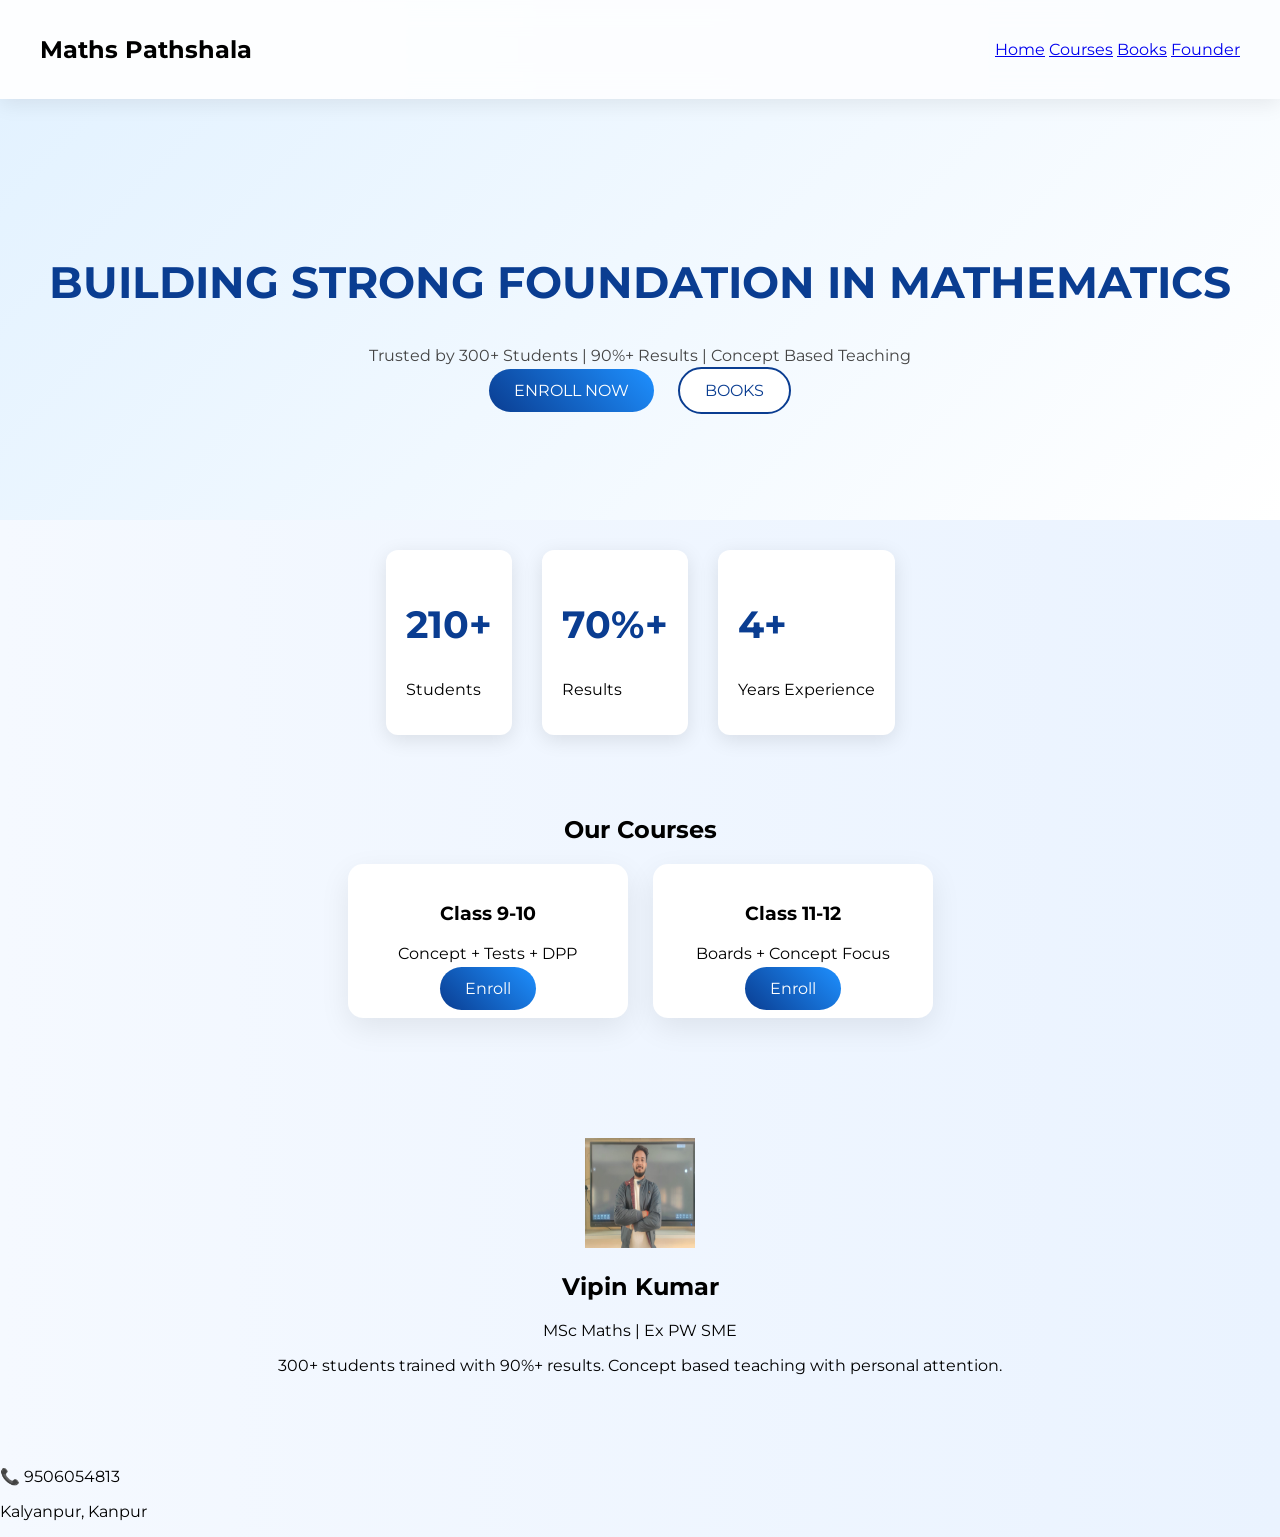
==== index.html @ 7460a68e "Update index.html" ====
<!DOCTYPE html>
<html lang="en">
<head>
<meta charset="UTF-8">
<meta name="viewport" content="width=device-width, initial-scale=1.0">
<title>Maths Pathshala</title>

<link href="https://fonts.googleapis.com/css2?family=Montserrat:wght@300;500;700&display=swap" rel="stylesheet">
<link rel="stylesheet" href="style.css">

</head>

<body>

<!-- NAVBAR -->
<div class="navbar">
<h2>Maths Pathshala</h2>
<div>
<a href="index.html">Home</a>
<a href="courses.html">Courses</a>
<a href="books.html">Books</a>
<a href="founders.html">Founder</a>
</div>
</div>

<!-- HERO -->
<section class="hero">
<h1>BUILDING STRONG FOUNDATION IN MATHEMATICS</h1>

<p class="hero-sub">
Trusted by 300+ Students | 90%+ Results | Concept Based Teaching
</p>

<div class="buttons">
<a href="#" onclick="openPopup()" class="btn">ENROLL NOW</a>
<a href="books.html" class="btn outline">BOOKS</a>
</div>
</section>

<!-- COUNTER -->
<section class="counter-section">

<div class="counter-box">
<h2><span class="count" data-target="300">0</span>+</h2>
<p>Students</p>
</div>

<div class="counter-box">
<h2><span class="count" data-target="90">0</span>%+</h2>
<p>Results</p>
</div>

<div class="counter-box">
<h2><span class="count" data-target="4">0</span>+</h2>
<p>Years Experience</p>
</div>

</section>

<!-- COURSES -->
<section class="section">
<h2>Our Courses</h2>

<div class="cards">

<div class="card">
<h3>Class 9-10</h3>
<p>Concept + Tests + DPP</p>
<a href="#" onclick="openPopup()" class="btn">Enroll</a>
</div>

<div class="card">
<h3>Class 11-12</h3>
<p>Boards + Concept Focus</p>
<a href="#" onclick="openPopup()" class="btn">Enroll</a>
</div>

</div>
</section>

<!-- FOUNDER -->
<section class="section">
<img src="sir.jpg.jpeg" class="founder-img">
<h2>Vipin Kumar</h2>
<p>MSc Maths | Ex PW SME</p>

<p>
300+ students trained with 90%+ results.
Concept based teaching with personal attention.
</p>
</section>

<!-- POPUP -->
<div id="popupForm" class="popup">
<div class="popup-content">

<span class="close" onclick="closePopup()">✖</span>

<h2>Enroll Now</h2>

<input type="text" id="pname" placeholder="Student Name">
<input type="text" id="pclass" placeholder="Class">
<input type="text" id="pphone" placeholder="Phone">

<button onclick="sendPopup()">Submit</button>

</div>
</div>

<!-- FOOTER -->
<footer class="footer">
<p>📞 9506054813</p>
<p>Kalyanpur, Kanpur</p>
</footer>

<script src="script.js"></script>

</body>
</html>
---- style.css ----
/* 🔵 GLOBAL */
body {
    margin: 0;
    font-family: 'Montserrat', sans-serif;
    background: linear-gradient(to right, #f5f9ff, #eaf3ff);
    scroll-behavior: smooth;
}

/* 🔥 NAVBAR */
.navbar {
    position: sticky;
    top: 0;
    display: flex;
    justify-content: space-between;
    align-items: center;
    padding: 15px 40px;
    background: rgba(255,255,255,0.8);
    backdrop-filter: blur(15px);
    box-shadow: 0 5px 20px rgba(0,0,0,0.08);
    z-index: 1000;
}

.navbar a:hover {
    color: #0a3d91;
}

/* 🔥 HERO */
.hero {
    text-align: center;
    padding: 120px 20px;
    background: linear-gradient(135deg, #e3f2ff, #ffffff);
}

.hero h1 {
    font-size: 44px;
    color: #0a3d91;
}

.hero-sub{
    margin-top:10px;
    color:#444;
}

/* 🔘 BUTTONS */
.btn {
    padding: 12px 25px;
    background: linear-gradient(45deg,#0a3d91,#1e90ff);
    color: white;
    margin: 10px;
    border-radius: 30px;
    text-decoration: none;
    transition: 0.3s;
}

.btn:hover {
    transform: translateY(-3px);
    box-shadow: 0 5px 20px rgba(0,0,0,0.2);
}

.outline {
    background: white;
    color: #0a3d91;
    border: 2px solid #0a3d91;
}

.glow {
    box-shadow: 0 0 20px #0a3d91;
}

/* 📦 SECTION */
.section {
    padding: 60px 20px;
    text-align: center;
}

/* 📚 CARDS */
.cards {
    display: flex;
    flex-wrap: wrap;
    justify-content: center;
    gap: 25px;
}

.card {
    background: white;
    padding: 20px;
    border-radius: 15px;
    width: 240px;
    box-shadow: 0 10px 30px rgba(0,0,0,0.08);
    transition: 0.4s;
}

.card:hover {
    transform: translateY(-12px) scale(1.02);
    box-shadow: 0 15px 35px rgba(0,0,0,0.15);
}

/* 📊 COUNTER */
.counter-section{
    display:flex;
    justify-content:center;
    gap:30px;
    margin-top:30px;
}

.counter-box{
    background:white;
    padding:20px;
    border-radius:12px;
    box-shadow:0 5px 20px rgba(0,0,0,0.1);
}

.counter-box h2{
    font-size:38px;
    color:#0a3d91;
}

/* 👨‍🏫 FOUNDER */
.founder-img {
    width: 110px;
    height: 110px;
}

/* 📞 FORM */
form{
    background: rgba(255,255,255,0.7);
    backdrop-filter: blur(10px);
    padding:20px;
    border-radius:12px;
    box-shadow:0 5px 20px rgba(0,0,0,0.1);
}

form input, form select{
    width:100%;
    padding:12px;
    margin:10px 0;
    border-radius:8px;
    border:1px solid #ccc;
}

/* 💬 WHATSAPP */
.whatsapp {
    position: fixed;
    bottom: 20px;
    right: 20px;
    background: #25D366;
    color: white;
    padding: 15px;
    border-radius: 50%;
    font-size: 22px;
    box-shadow: 0 5px 20px rgba(0,0,0,0.2);
}

/* 🔥 POPUP */
.popup{
    position:fixed;
    top:0;
    left:0;
    width:100%;
    height:100%;
    background:rgba(0,0,0,0.7);
    display:none;
    justify-content:center;
    align-items:center;
    z-index:9999;
}

.popup-content{
    background:white;
    padding:25px;
    border-radius:12px;
    width:320px;
    text-align:center;
    animation: zoomIn 0.4s ease;
}

@keyframes zoomIn{
    from{transform:scale(0.5); opacity:0;}
    to{transform:scale(1); opacity:1;}
}

/* 🗓 SCHEDULE */
.schedule-table {
    display: grid;
    grid-template-columns: repeat(auto-fit, minmax(250px, 1fr));
    gap: 20px;
}

.day:hover {
    transform: scale(1.05);
}

/* 📱 MOBILE */
@media(max-width:768px){
    .navbar{
        flex-direction:column;
    }
}
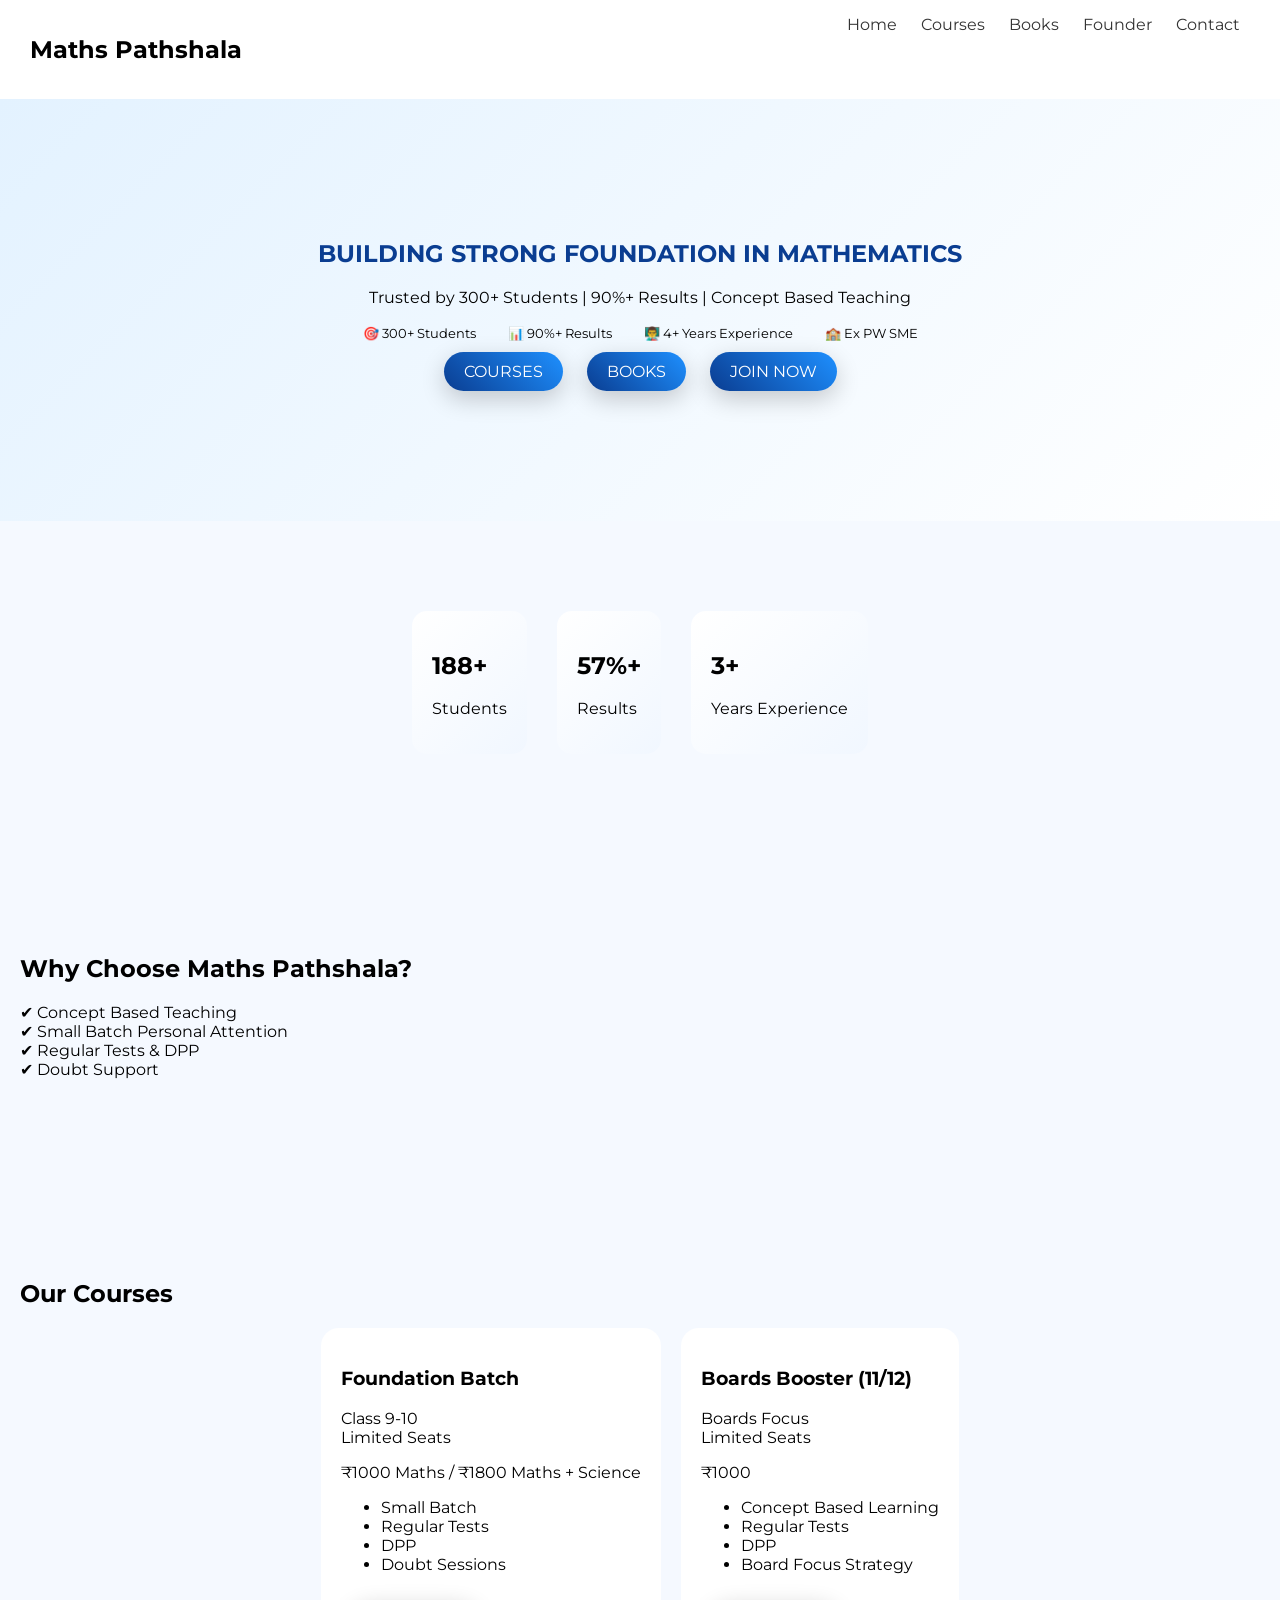
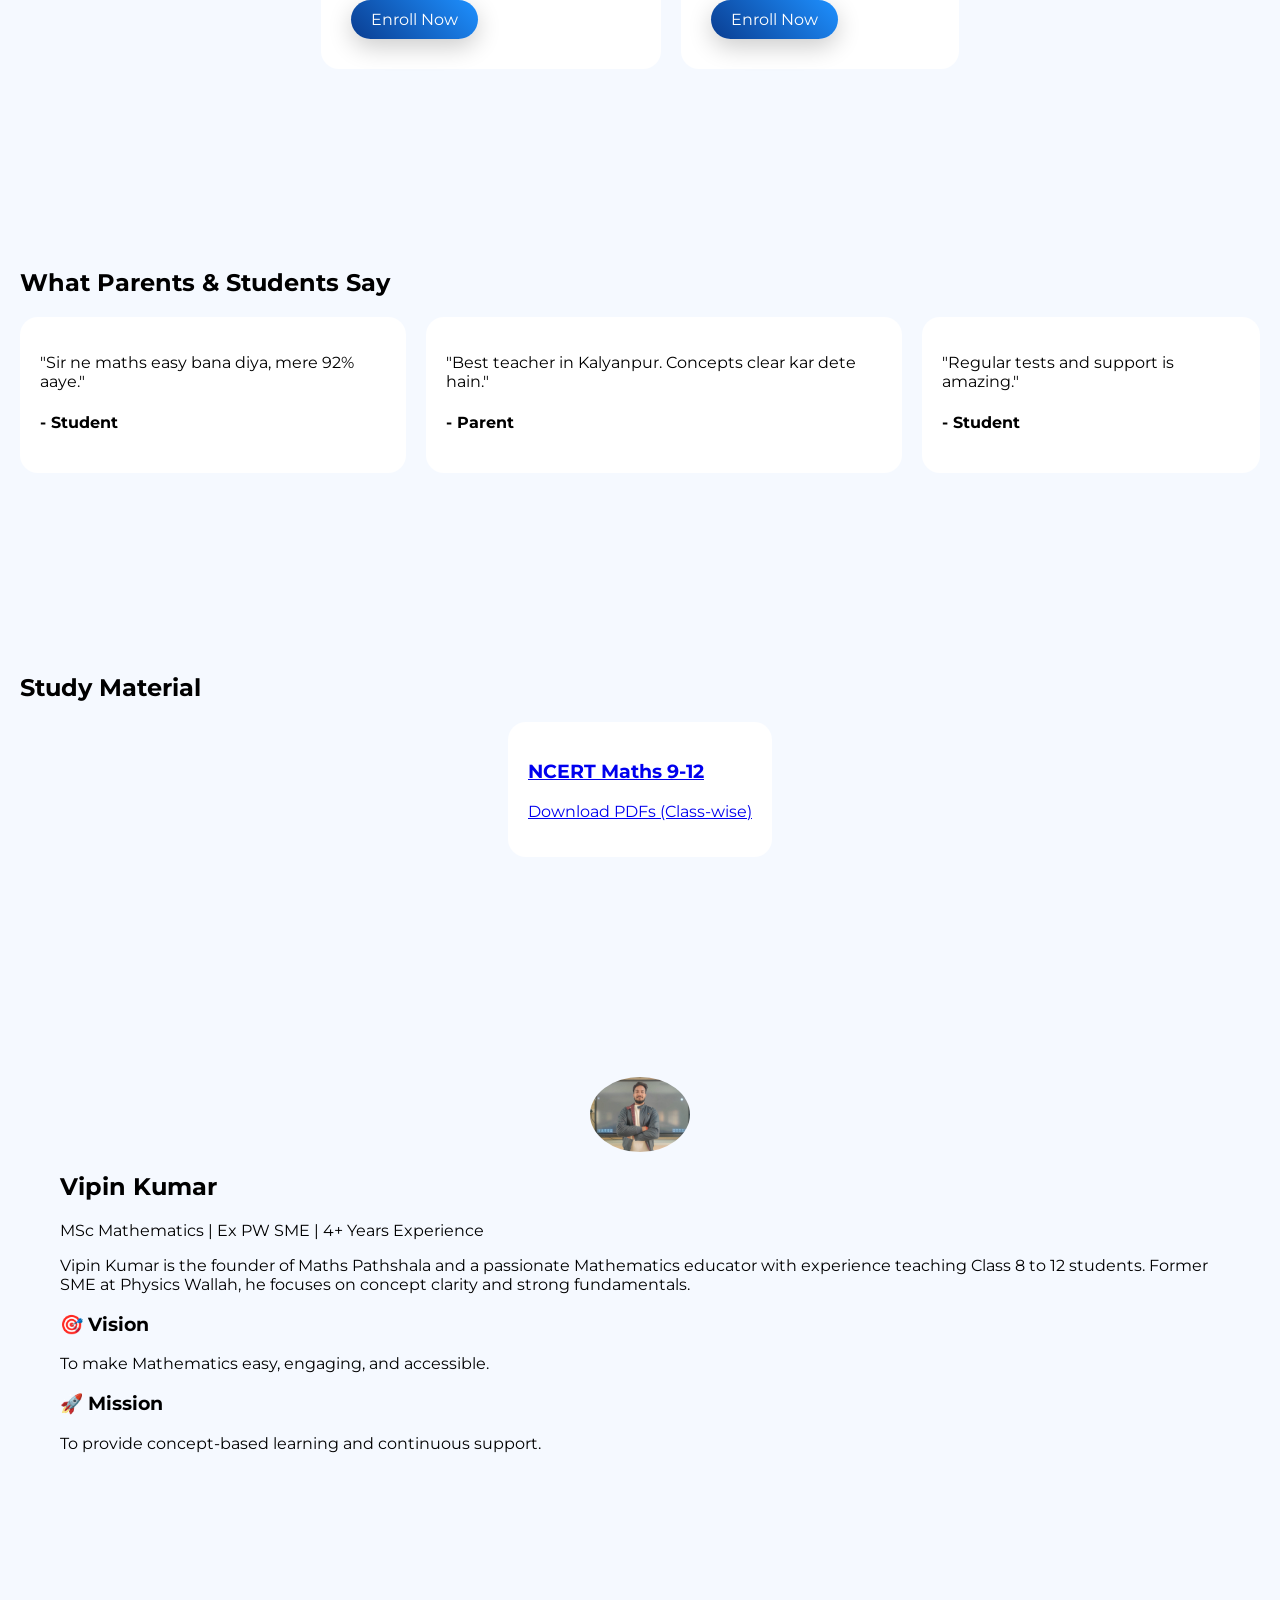
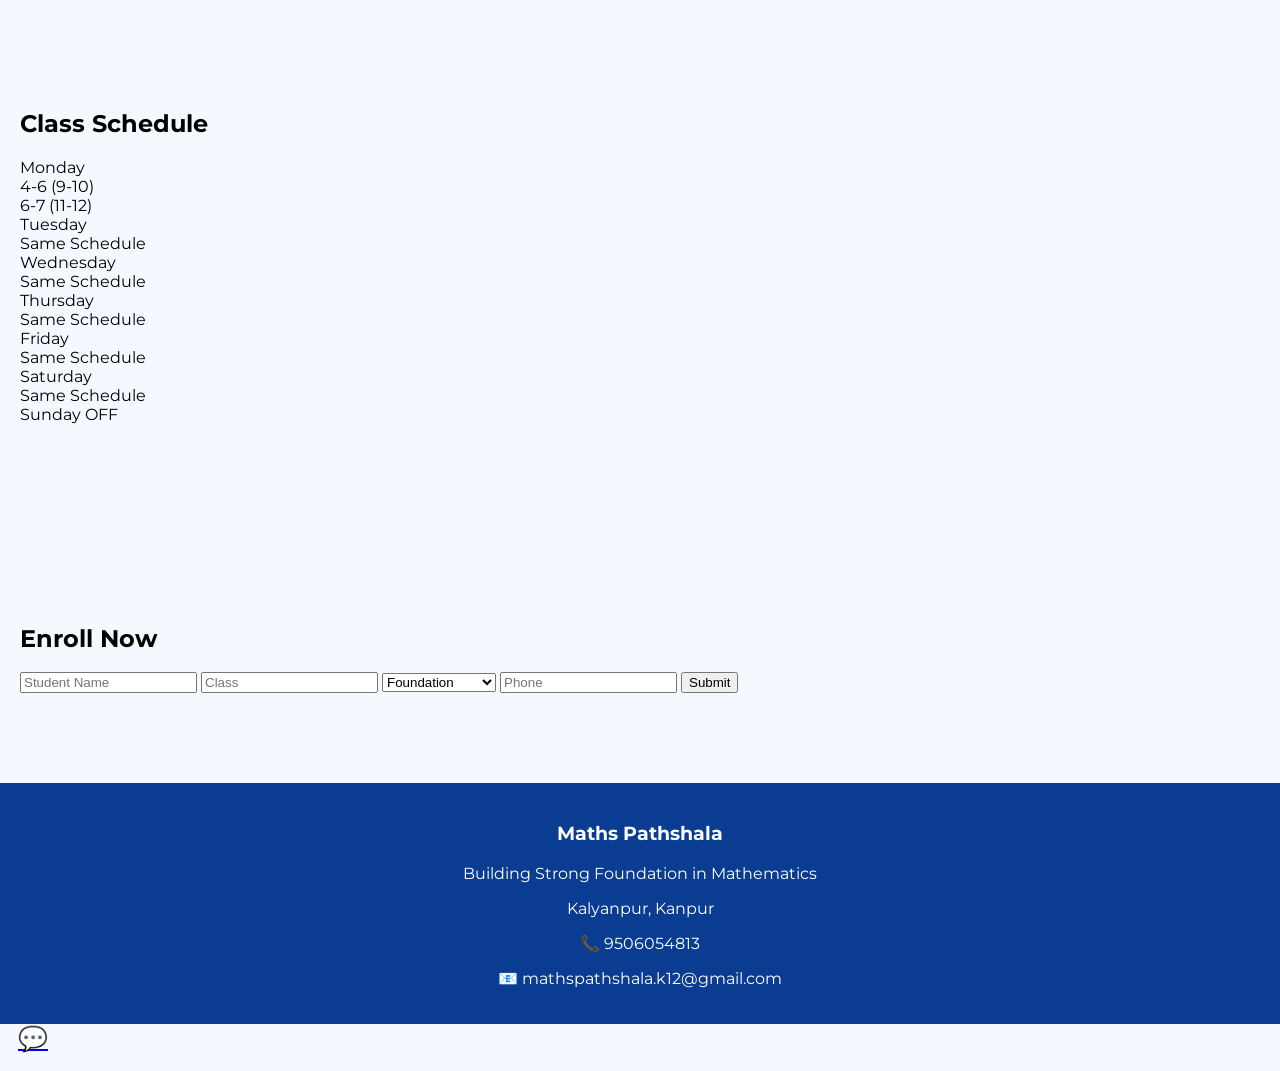
==== commit 92eb9e20: "Enhance index.html with new sections and comments Updated comments and added new sections for contac" ====
--- a/index.html
+++ b/index.html
@@ -7,12 +7,11 @@
 
 <link href="https://fonts.googleapis.com/css2?family=Montserrat:wght@300;500;700&display=swap" rel="stylesheet">
 <link rel="stylesheet" href="style.css">
-
 </head>
 
 <body>
 
-<!-- NAVBAR -->
+<!-- 🔥 NAVBAR -->
 <div class="navbar">
 <h2>Maths Pathshala</h2>
 <div>
@@ -20,10 +19,11 @@
 <a href="courses.html">Courses</a>
 <a href="books.html">Books</a>
 <a href="founders.html">Founder</a>
-</div>
-</div>
-
-<!-- HERO -->
+<a href="#contact">Contact</a>
+</div>
+</div>
+
+<!-- 🔥 HERO -->
 <section class="hero">
 <h1>BUILDING STRONG FOUNDATION IN MATHEMATICS</h1>
 
@@ -31,14 +31,22 @@
 Trusted by 300+ Students | 90%+ Results | Concept Based Teaching
 </p>
 
+<div class="trust-badges">
+<span>🎯 300+ Students</span>
+<span>📊 90%+ Results</span>
+<span>👨‍🏫 4+ Years Experience</span>
+<span>🏫 Ex PW SME</span>
+</div>
+
 <div class="buttons">
-<a href="#" onclick="openPopup()" class="btn">ENROLL NOW</a>
+<a href="courses.html" class="btn">COURSES</a>
 <a href="books.html" class="btn outline">BOOKS</a>
-</div>
-</section>
-
-<!-- COUNTER -->
-<section class="counter-section">
+<a href="#" onclick="openPopup()" class="btn glow">JOIN NOW</a>
+</div>
+</section>
+
+<!-- 🔥 COUNTER -->
+<section class="section counter-section">
 
 <div class="counter-box">
 <h2><span class="count" data-target="300">0</span>+</h2>
@@ -57,40 +65,165 @@
 
 </section>
 
-<!-- COURSES -->
+<!-- 🔥 WHY -->
+<section class="section">
+<h2>Why Choose Maths Pathshala?</h2>
+
+<div class="why-box">
+<div>✔ Concept Based Teaching</div>
+<div>✔ Small Batch Personal Attention</div>
+<div>✔ Regular Tests & DPP</div>
+<div>✔ Doubt Support</div>
+</div>
+
+</section>
+
+<!-- 🔥 COURSES -->
 <section class="section">
 <h2>Our Courses</h2>
 
 <div class="cards">
 
+<div class="card big">
+<h3>Foundation Batch</h3>
+<div class="tag">Class 9-10</div>
+<div class="tag red">Limited Seats</div>
+
+<p>₹1000 Maths / ₹1800 Maths + Science</p>
+
+<ul>
+<li>Small Batch</li>
+<li>Regular Tests</li>
+<li>DPP</li>
+<li>Doubt Sessions</li>
+</ul>
+
+<a href="#" onclick="openPopup()" class="btn">Enroll Now</a>
+</div>
+
+<div class="card big">
+<h3>Boards Booster (11/12)</h3>
+<div class="tag">Boards Focus</div>
+<div class="tag red">Limited Seats</div>
+
+<p>₹1000</p>
+
+<ul>
+<li>Concept Based Learning</li>
+<li>Regular Tests</li>
+<li>DPP</li>
+<li>Board Focus Strategy</li>
+</ul>
+
+<a href="#" onclick="openPopup()" class="btn">Enroll Now</a>
+</div>
+
+</div>
+
+</section>
+
+<!-- 🔥 TESTIMONIAL -->
+<section class="section">
+<h2>What Parents & Students Say</h2>
+
+<div class="cards">
+
 <div class="card">
-<h3>Class 9-10</h3>
-<p>Concept + Tests + DPP</p>
-<a href="#" onclick="openPopup()" class="btn">Enroll</a>
+<p>"Sir ne maths easy bana diya, mere 92% aaye."</p>
+<h4>- Student</h4>
 </div>
 
 <div class="card">
-<h3>Class 11-12</h3>
-<p>Boards + Concept Focus</p>
-<a href="#" onclick="openPopup()" class="btn">Enroll</a>
-</div>
-
-</div>
-</section>
-
-<!-- FOUNDER -->
-<section class="section">
+<p>"Best teacher in Kalyanpur. Concepts clear kar dete hain."</p>
+<h4>- Parent</h4>
+</div>
+
+<div class="card">
+<p>"Regular tests and support is amazing."</p>
+<h4>- Student</h4>
+</div>
+
+</div>
+
+</section>
+
+<!-- 🔥 BOOKS -->
+<section class="section">
+<h2>Study Material</h2>
+
+<div class="cards">
+<a href="books.html" class="card">
+<h3>NCERT Maths 9-12</h3>
+<p>Download PDFs (Class-wise)</p>
+</a>
+</div>
+
+</section>
+
+<!-- 🔥 FOUNDER -->
+<section class="section founder-section">
+
+<div class="founder-card">
 <img src="sir.jpg.jpeg" class="founder-img">
+
 <h2>Vipin Kumar</h2>
-<p>MSc Maths | Ex PW SME</p>
-
-<p>
-300+ students trained with 90%+ results.
-Concept based teaching with personal attention.
+<p class="tag">MSc Mathematics | Ex PW SME | 4+ Years Experience</p>
+
+<p class="desc">
+Vipin Kumar is the founder of Maths Pathshala and a passionate Mathematics educator with experience teaching Class 8 to 12 students. Former SME at Physics Wallah, he focuses on concept clarity and strong fundamentals.
 </p>
-</section>
-
-<!-- POPUP -->
+
+<div class="box">
+<h3>🎯 Vision</h3>
+<p>To make Mathematics easy, engaging, and accessible.</p>
+</div>
+
+<div class="box">
+<h3>🚀 Mission</h3>
+<p>To provide concept-based learning and continuous support.</p>
+</div>
+
+</div>
+
+</section>
+
+<!-- 🔥 SCHEDULE -->
+<section class="section">
+<h2>Class Schedule</h2>
+
+<div class="schedule-table">
+
+<div class="day mon">Monday<br>4-6 (9-10)<br>6-7 (11-12)</div>
+<div class="day tue">Tuesday<br>Same Schedule</div>
+<div class="day wed">Wednesday<br>Same Schedule</div>
+<div class="day thu">Thursday<br>Same Schedule</div>
+<div class="day fri">Friday<br>Same Schedule</div>
+<div class="day sat">Saturday<br>Same Schedule</div>
+<div class="day sun">Sunday OFF</div>
+
+</div>
+
+</section>
+
+<!-- 🔥 CONTACT -->
+<section id="contact" class="section">
+<h2>Enroll Now</h2>
+
+<form>
+<input type="text" placeholder="Student Name">
+<input type="text" placeholder="Class">
+<select>
+<option>Foundation</option>
+<option>Boards Booster</option>
+</select>
+<input type="text" placeholder="Phone">
+
+<button type="button" onclick="openPopup()">Submit</button>
+</form>
+
+</section>
+
+<!-- 🔥 POPUP -->
 <div id="popupForm" class="popup">
 <div class="popup-content">
 
@@ -107,11 +240,17 @@
 </div>
 </div>
 
-<!-- FOOTER -->
+<!-- 🔥 FOOTER -->
 <footer class="footer">
+<h3>Maths Pathshala</h3>
+<p>Building Strong Foundation in Mathematics</p>
+<p>Kalyanpur, Kanpur</p>
 <p>📞 9506054813</p>
-<p>Kalyanpur, Kanpur</p>
+<p>📧 mathspathshala.k12@gmail.com</p>
 </footer>
+
+<!-- 💬 WhatsApp -->
+<a href="https://wa.me/919506054813" class="whatsapp">💬</a>
 
 <script src="script.js"></script>
 
--- a/style.css
+++ b/style.css
@@ -1,198 +1,270 @@
-/* 🔵 GLOBAL */
-body {
-    margin: 0;
-    font-family: 'Montserrat', sans-serif;
-    background: linear-gradient(to right, #f5f9ff, #eaf3ff);
-    scroll-behavior: smooth;
-}
-
-/* 🔥 NAVBAR */
-.navbar {
-    position: sticky;
-    top: 0;
-    display: flex;
-    justify-content: space-between;
-    align-items: center;
-    padding: 15px 40px;
-    background: rgba(255,255,255,0.8);
-    backdrop-filter: blur(15px);
-    box-shadow: 0 5px 20px rgba(0,0,0,0.08);
-    z-index: 1000;
-}
-
-.navbar a:hover {
-    color: #0a3d91;
-}
-
-/* 🔥 HERO */
-.hero {
-    text-align: center;
-    padding: 120px 20px;
-    background: linear-gradient(135deg, #e3f2ff, #ffffff);
-}
-
-.hero h1 {
-    font-size: 44px;
-    color: #0a3d91;
-}
-
-.hero-sub{
-    margin-top:10px;
-    color:#444;
-}
-
-/* 🔘 BUTTONS */
-.btn {
-    padding: 12px 25px;
+body{
+margin:0;
+font-family:Montserrat;
+background:#f5f9ff;
+}
+
+/* NAVBAR */
+.navbar{
+display:flex;
+justify-content:space-between;
+padding:15px 30px;
+background:white;
+box-shadow:0 5px 10px rgba(0,0,0,0.1);
+}
+
+.navbar a{
+margin:0 10px;
+text-decoration:none;
+color:#333;
+}
+
+/* HERO */
+.hero{
+text-align:center;
+padding:100px 20px;
+}
+
+.hero h1{
+color:#0a3d91;
+}
+
+/* BUTTON */
+.btn{
+padding:10px 20px;
+background:#0a3d91;
+color:white;
+border-radius:20px;
+text-decoration:none;
+display:inline-block;
+margin:10px;
+}
+
+/* COUNTER */
+.counter-section{
+display:flex;
+justify-content:center;
+gap:30px;
+padding:30px;
+}
+
+.counter-box{
+background:white;
+padding:20px;
+border-radius:10px;
+}
+
+/* CARDS */
+.cards{
+display:flex;
+justify-content:center;
+gap:20px;
+}
+
+.card{
+background:white;
+padding:20px;
+border-radius:10px;
+}
+
+/* FOUNDER */
+.founder-img{
+width:100px;
+border-radius:50%;
+display:block;
+margin:auto;
+}
+
+/* POPUP */
+.popup{
+position:fixed;
+top:0;
+left:0;
+width:100%;
+height:100%;
+background:rgba(0,0,0,0.7);
+display:none;
+justify-content:center;
+align-items:center;
+}
+
+.popup-content{
+background:white;
+padding:20px;
+border-radius:10px;
+text-align:center;
+}
+
+.popup input{
+display:block;
+margin:10px auto;
+padding:10px;
+width:200px;
+}
+
+.close{
+cursor:pointer;
+float:right;
+}
+
+/* FOOTER */
+.footer{
+text-align:center;
+padding:20px;
+background:#0a3d91;
+color:white;
+}
+/* 🔥 SECTION SPACING IMPROVE */
+.section{
+    padding:80px 20px;
+}
+
+/* 🔥 BETTER CARD UI */
+.card{
+    border-radius:18px;
+    transition:0.3s;
+}
+
+.card:hover{
+    transform:translateY(-10px) scale(1.02);
+}
+
+/* 🔥 BUTTON UPGRADE */
+.btn{
     background: linear-gradient(45deg,#0a3d91,#1e90ff);
-    color: white;
-    margin: 10px;
-    border-radius: 30px;
-    text-decoration: none;
-    transition: 0.3s;
-}
-
-.btn:hover {
-    transform: translateY(-3px);
-    box-shadow: 0 5px 20px rgba(0,0,0,0.2);
-}
-
-.outline {
-    background: white;
-    color: #0a3d91;
-    border: 2px solid #0a3d91;
-}
-
-.glow {
-    box-shadow: 0 0 20px #0a3d91;
-}
-
-/* 📦 SECTION */
-.section {
-    padding: 60px 20px;
-    text-align: center;
-}
-
-/* 📚 CARDS */
-.cards {
-    display: flex;
-    flex-wrap: wrap;
-    justify-content: center;
-    gap: 25px;
-}
-
-.card {
-    background: white;
-    padding: 20px;
-    border-radius: 15px;
-    width: 240px;
-    box-shadow: 0 10px 30px rgba(0,0,0,0.08);
-    transition: 0.4s;
-}
-
-.card:hover {
-    transform: translateY(-12px) scale(1.02);
-    box-shadow: 0 15px 35px rgba(0,0,0,0.15);
-}
-
-/* 📊 COUNTER */
-.counter-section{
-    display:flex;
-    justify-content:center;
-    gap:30px;
-    margin-top:30px;
-}
-
-.counter-box{
-    background:white;
-    padding:20px;
-    border-radius:12px;
-    box-shadow:0 5px 20px rgba(0,0,0,0.1);
-}
-
-.counter-box h2{
-    font-size:38px;
-    color:#0a3d91;
-}
-
-/* 👨‍🏫 FOUNDER */
-.founder-img {
-    width: 110px;
-    height: 110px;
-}
-
-/* 📞 FORM */
-form{
-    background: rgba(255,255,255,0.7);
-    backdrop-filter: blur(10px);
-    padding:20px;
-    border-radius:12px;
-    box-shadow:0 5px 20px rgba(0,0,0,0.1);
-}
-
-form input, form select{
+    box-shadow:0 5px 15px rgba(0,0,0,0.2);
+}
+
+.btn:hover{
+    transform:translateY(-3px);
+}
+
+/* 🔥 POPUP PREMIUM */
+.popup-content{
+    width:350px;
+    border-radius:15px;
+    padding:25px;
+    animation: popupAnim 0.4s ease;
+}
+
+@keyframes popupAnim{
+    from{
+        transform:translateY(-50px) scale(0.8);
+        opacity:0;
+    }
+    to{
+        transform:translateY(0) scale(1);
+        opacity:1;
+    }
+}
+
+/* INPUT IMPROVE */
+.popup-content input{
     width:100%;
     padding:12px;
-    margin:10px 0;
     border-radius:8px;
-    border:1px solid #ccc;
-}
-
-/* 💬 WHATSAPP */
-.whatsapp {
-    position: fixed;
-    bottom: 20px;
-    right: 20px;
-    background: #25D366;
-    color: white;
-    padding: 15px;
-    border-radius: 50%;
-    font-size: 22px;
-    box-shadow: 0 5px 20px rgba(0,0,0,0.2);
-}
-
-/* 🔥 POPUP */
+    border:1px solid #ddd;
+}
+
+/* CLOSE BTN */
+.close{
+    position:absolute;
+    right:15px;
+    top:10px;
+    font-size:18px;
+}
+
+/* 🔥 HERO IMPROVE */
+.hero{
+    padding:120px 20px;
+}
+
+/* 🔥 TRUST BADGES IMPROVE */
+.trust-badges span{
+    font-size:13px;
+    padding:6px 12px;
+}
+/* 🔥 GLASS EFFECT UPGRADE */
+.section{
+    padding:90px 20px;
+}
+
+/* HERO GRADIENT */
+.hero{
+    background: linear-gradient(135deg,#e3f2ff,#ffffff);
+}
+
+/* BUTTON PREMIUM */
+.btn{
+    background: linear-gradient(45deg,#0a3d91,#1e90ff);
+    box-shadow:0 8px 25px rgba(0,0,0,0.2);
+}
+
+.btn:hover{
+    transform:translateY(-4px) scale(1.05);
+}
+
+/* CARD PREMIUM */
+.card{
+    border-radius:18px;
+    transition:0.4s;
+}
+
+.card:hover{
+    transform:translateY(-12px);
+    box-shadow:0 20px 40px rgba(0,0,0,0.15);
+}
+
+/* POPUP PREMIUM */
 .popup{
-    position:fixed;
-    top:0;
-    left:0;
-    width:100%;
-    height:100%;
-    background:rgba(0,0,0,0.7);
-    display:none;
-    justify-content:center;
-    align-items:center;
-    z-index:9999;
+    backdrop-filter: blur(8px);
 }
 
 .popup-content{
-    background:white;
-    padding:25px;
-    border-radius:12px;
-    width:320px;
-    text-align:center;
-    animation: zoomIn 0.4s ease;
-}
-
-@keyframes zoomIn{
-    from{transform:scale(0.5); opacity:0;}
-    to{transform:scale(1); opacity:1;}
-}
-
-/* 🗓 SCHEDULE */
-.schedule-table {
-    display: grid;
-    grid-template-columns: repeat(auto-fit, minmax(250px, 1fr));
-    gap: 20px;
-}
-
-.day:hover {
-    transform: scale(1.05);
-}
-
-/* 📱 MOBILE */
-@media(max-width:768px){
-    .navbar{
-        flex-direction:column;
-    }
-}
+    width:360px;
+    padding:30px;
+    border-radius:18px;
+    box-shadow:0 20px 50px rgba(0,0,0,0.3);
+    animation: popSmooth 0.4s ease;
+}
+
+@keyframes popSmooth{
+    from{
+        transform:scale(0.7);
+        opacity:0;
+    }
+    to{
+        transform:scale(1);
+        opacity:1;
+    }
+}
+
+/* INPUT PREMIUM */
+.popup-content input{
+    border-radius:10px;
+    border:1px solid #ddd;
+}
+
+/* TRUST BADGE */
+.trust-badges span{
+    font-size:13px;
+    padding:7px 14px;
+}
+
+/* COUNTER CARD */
+.counter-box{
+    background:linear-gradient(135deg,#ffffff,#f1f7ff);
+    border-radius:15px;
+}
+
+/* WHATSAPP FLOAT */
+.whatsapp{
+    font-size:24px;
+    padding:18px;
+}
+
+/* FOUNDER CARD */
+.founder-card{
+    border-radius:20px;
+    padding:40px;
+}
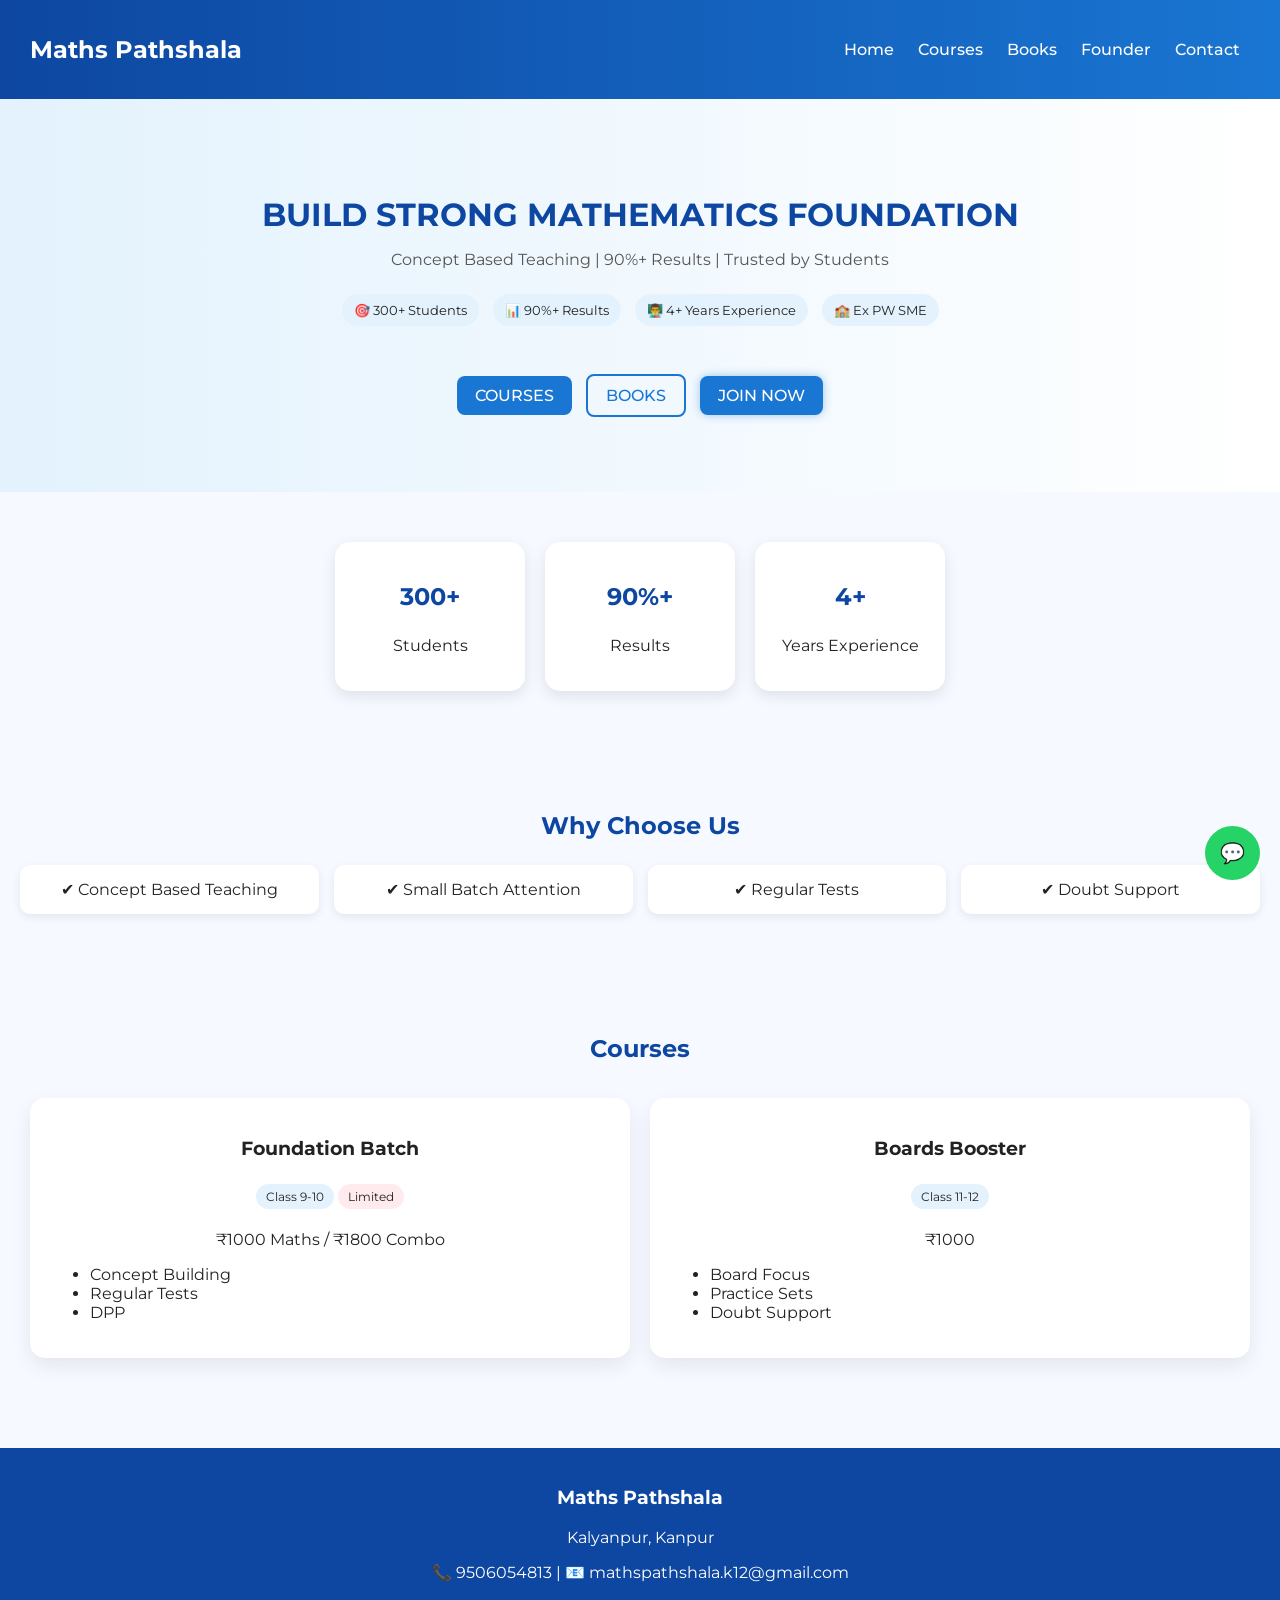
==== commit b01702b0: "Refactor HTML structure and update styles" ====
--- a/index.html
+++ b/index.html
@@ -6,12 +6,244 @@
 <title>Maths Pathshala</title>
 
 <link href="https://fonts.googleapis.com/css2?family=Montserrat:wght@300;500;700&display=swap" rel="stylesheet">
-<link rel="stylesheet" href="style.css">
+
+<style>
+body{
+    margin:0;
+    font-family:'Montserrat', sans-serif;
+    background:#f6f9ff;
+    color:#222;
+}
+
+/* NAVBAR */
+.navbar{
+    display:flex;
+    justify-content:space-between;
+    align-items:center;
+    padding:15px 30px;
+    background:linear-gradient(90deg,#0d47a1,#1976d2);
+    color:white;
+    position:sticky;
+    top:0;
+    z-index:1000;
+}
+
+.navbar a{
+    color:white;
+    margin:0 10px;
+    text-decoration:none;
+    font-weight:500;
+}
+
+.navbar a:hover{
+    text-decoration:underline;
+}
+
+/* HERO */
+.hero{
+    text-align:center;
+    padding:70px 20px;
+    background:linear-gradient(to right,#e3f2fd,#ffffff);
+}
+
+.hero h1{
+    font-size:32px;
+    color:#0d47a1;
+    margin-bottom:10px;
+}
+
+.hero-sub{
+    color:#555;
+    margin-bottom:20px;
+}
+
+.trust-badges span{
+    display:inline-block;
+    background:#e3f2fd;
+    padding:8px 12px;
+    margin:5px;
+    border-radius:20px;
+    font-size:13px;
+}
+
+/* BUTTONS */
+.btn{
+    display:inline-block;
+    padding:10px 18px;
+    margin:5px;
+    border-radius:8px;
+    background:#1976d2;
+    color:white;
+    text-decoration:none;
+    font-weight:500;
+    transition:0.3s;
+}
+
+.btn:hover{
+    background:#0d47a1;
+}
+
+.btn.outline{
+    background:transparent;
+    border:2px solid #1976d2;
+    color:#1976d2;
+}
+
+.btn.glow{
+    box-shadow:0 0 10px rgba(25,118,210,0.4);
+}
+
+/* SECTION */
+.section{
+    padding:50px 20px;
+    text-align:center;
+}
+
+.section h2{
+    color:#0d47a1;
+    margin-bottom:25px;
+}
+
+/* CARDS */
+.cards{
+    display:grid;
+    grid-template-columns:repeat(auto-fit,minmax(260px,1fr));
+    gap:20px;
+    padding:10px;
+}
+
+.card{
+    background:white;
+    padding:20px;
+    border-radius:15px;
+    box-shadow:0 8px 20px rgba(0,0,0,0.08);
+    transition:0.3s;
+}
+
+.card:hover{
+    transform:translateY(-5px);
+}
+
+.card ul{
+    text-align:left;
+}
+
+/* TAG */
+.tag{
+    display:inline-block;
+    background:#e3f2fd;
+    padding:5px 10px;
+    border-radius:15px;
+    font-size:12px;
+    margin:5px 0;
+}
+
+.tag.red{
+    background:#ffebee;
+}
+
+/* COUNTER */
+.counter-section{
+    display:flex;
+    justify-content:center;
+    gap:20px;
+    flex-wrap:wrap;
+}
+
+.counter-box{
+    background:white;
+    padding:20px;
+    border-radius:15px;
+    min-width:150px;
+    box-shadow:0 5px 15px rgba(0,0,0,0.1);
+}
+
+/* WHY BOX */
+.why-box{
+    display:grid;
+    grid-template-columns:repeat(auto-fit,minmax(200px,1fr));
+    gap:15px;
+    margin-top:20px;
+}
+
+.why-box div{
+    background:white;
+    padding:15px;
+    border-radius:10px;
+    box-shadow:0 3px 10px rgba(0,0,0,0.08);
+}
+
+/* FOUNDER */
+.founder-card{
+    background:white;
+    padding:25px;
+    border-radius:15px;
+    max-width:600px;
+    margin:auto;
+    box-shadow:0 8px 20px rgba(0,0,0,0.1);
+}
+
+.founder-img{
+    width:120px;
+    border-radius:50%;
+}
+
+/* SCHEDULE */
+.schedule-table{
+    display:grid;
+    grid-template-columns:repeat(auto-fit,minmax(120px,1fr));
+    gap:10px;
+}
+
+.day{
+    background:white;
+    padding:15px;
+    border-radius:10px;
+    box-shadow:0 3px 10px rgba(0,0,0,0.08);
+}
+
+/* FORM */
+form{
+    max-width:400px;
+    margin:auto;
+    display:flex;
+    flex-direction:column;
+    gap:10px;
+}
+
+input,select,button{
+    padding:10px;
+    border-radius:8px;
+    border:1px solid #ccc;
+}
+
+/* FOOTER */
+.footer{
+    background:#0d47a1;
+    color:white;
+    text-align:center;
+    padding:20px;
+    margin-top:30px;
+}
+
+/* WHATSAPP */
+.whatsapp{
+    position:fixed;
+    bottom:20px;
+    right:20px;
+    background:#25D366;
+    color:white;
+    padding:15px;
+    border-radius:50%;
+    font-size:20px;
+    text-decoration:none;
+}
+</style>
 </head>
 
 <body>
 
-<!-- 🔥 NAVBAR -->
+<!-- NAV -->
 <div class="navbar">
 <h2>Maths Pathshala</h2>
 <div>
@@ -23,13 +255,10 @@
 </div>
 </div>
 
-<!-- 🔥 HERO -->
+<!-- HERO -->
 <section class="hero">
-<h1>BUILDING STRONG FOUNDATION IN MATHEMATICS</h1>
-
-<p class="hero-sub">
-Trusted by 300+ Students | 90%+ Results | Concept Based Teaching
-</p>
+<h1>BUILD STRONG MATHEMATICS FOUNDATION</h1>
+<p class="hero-sub">Concept Based Teaching | 90%+ Results | Trusted by Students</p>
 
 <div class="trust-badges">
 <span>🎯 300+ Students</span>
@@ -38,221 +267,87 @@
 <span>🏫 Ex PW SME</span>
 </div>
 
-<div class="buttons">
+<br><br>
+
 <a href="courses.html" class="btn">COURSES</a>
 <a href="books.html" class="btn outline">BOOKS</a>
-<a href="#" onclick="openPopup()" class="btn glow">JOIN NOW</a>
-</div>
+<a href="#" class="btn glow">JOIN NOW</a>
 </section>
 
-<!-- 🔥 COUNTER -->
+<!-- COUNTER -->
 <section class="section counter-section">
 
 <div class="counter-box">
-<h2><span class="count" data-target="300">0</span>+</h2>
+<h2>300+</h2>
 <p>Students</p>
 </div>
 
 <div class="counter-box">
-<h2><span class="count" data-target="90">0</span>%+</h2>
+<h2>90%+</h2>
 <p>Results</p>
 </div>
 
 <div class="counter-box">
-<h2><span class="count" data-target="4">0</span>+</h2>
+<h2>4+</h2>
 <p>Years Experience</p>
 </div>
 
 </section>
 
-<!-- 🔥 WHY -->
+<!-- WHY -->
 <section class="section">
-<h2>Why Choose Maths Pathshala?</h2>
+<h2>Why Choose Us</h2>
 
 <div class="why-box">
 <div>✔ Concept Based Teaching</div>
-<div>✔ Small Batch Personal Attention</div>
-<div>✔ Regular Tests & DPP</div>
+<div>✔ Small Batch Attention</div>
+<div>✔ Regular Tests</div>
 <div>✔ Doubt Support</div>
 </div>
 
 </section>
 
-<!-- 🔥 COURSES -->
+<!-- COURSES -->
 <section class="section">
-<h2>Our Courses</h2>
+<h2>Courses</h2>
 
 <div class="cards">
 
-<div class="card big">
+<div class="card">
 <h3>Foundation Batch</h3>
-<div class="tag">Class 9-10</div>
-<div class="tag red">Limited Seats</div>
-
-<p>₹1000 Maths / ₹1800 Maths + Science</p>
-
+<span class="tag">Class 9-10</span>
+<span class="tag red">Limited</span>
+<p>₹1000 Maths / ₹1800 Combo</p>
 <ul>
-<li>Small Batch</li>
+<li>Concept Building</li>
 <li>Regular Tests</li>
 <li>DPP</li>
-<li>Doubt Sessions</li>
 </ul>
-
-<a href="#" onclick="openPopup()" class="btn">Enroll Now</a>
-</div>
-
-<div class="card big">
-<h3>Boards Booster (11/12)</h3>
-<div class="tag">Boards Focus</div>
-<div class="tag red">Limited Seats</div>
-
+</div>
+
+<div class="card">
+<h3>Boards Booster</h3>
+<span class="tag">Class 11-12</span>
 <p>₹1000</p>
-
 <ul>
-<li>Concept Based Learning</li>
-<li>Regular Tests</li>
-<li>DPP</li>
-<li>Board Focus Strategy</li>
+<li>Board Focus</li>
+<li>Practice Sets</li>
+<li>Doubt Support</li>
 </ul>
-
-<a href="#" onclick="openPopup()" class="btn">Enroll Now</a>
 </div>
 
 </div>
 
 </section>
 
-<!-- 🔥 TESTIMONIAL -->
-<section class="section">
-<h2>What Parents & Students Say</h2>
-
-<div class="cards">
-
-<div class="card">
-<p>"Sir ne maths easy bana diya, mere 92% aaye."</p>
-<h4>- Student</h4>
-</div>
-
-<div class="card">
-<p>"Best teacher in Kalyanpur. Concepts clear kar dete hain."</p>
-<h4>- Parent</h4>
-</div>
-
-<div class="card">
-<p>"Regular tests and support is amazing."</p>
-<h4>- Student</h4>
-</div>
-
-</div>
-
-</section>
-
-<!-- 🔥 BOOKS -->
-<section class="section">
-<h2>Study Material</h2>
-
-<div class="cards">
-<a href="books.html" class="card">
-<h3>NCERT Maths 9-12</h3>
-<p>Download PDFs (Class-wise)</p>
-</a>
-</div>
-
-</section>
-
-<!-- 🔥 FOUNDER -->
-<section class="section founder-section">
-
-<div class="founder-card">
-<img src="sir.jpg.jpeg" class="founder-img">
-
-<h2>Vipin Kumar</h2>
-<p class="tag">MSc Mathematics | Ex PW SME | 4+ Years Experience</p>
-
-<p class="desc">
-Vipin Kumar is the founder of Maths Pathshala and a passionate Mathematics educator with experience teaching Class 8 to 12 students. Former SME at Physics Wallah, he focuses on concept clarity and strong fundamentals.
-</p>
-
-<div class="box">
-<h3>🎯 Vision</h3>
-<p>To make Mathematics easy, engaging, and accessible.</p>
-</div>
-
-<div class="box">
-<h3>🚀 Mission</h3>
-<p>To provide concept-based learning and continuous support.</p>
-</div>
-
-</div>
-
-</section>
-
-<!-- 🔥 SCHEDULE -->
-<section class="section">
-<h2>Class Schedule</h2>
-
-<div class="schedule-table">
-
-<div class="day mon">Monday<br>4-6 (9-10)<br>6-7 (11-12)</div>
-<div class="day tue">Tuesday<br>Same Schedule</div>
-<div class="day wed">Wednesday<br>Same Schedule</div>
-<div class="day thu">Thursday<br>Same Schedule</div>
-<div class="day fri">Friday<br>Same Schedule</div>
-<div class="day sat">Saturday<br>Same Schedule</div>
-<div class="day sun">Sunday OFF</div>
-
-</div>
-
-</section>
-
-<!-- 🔥 CONTACT -->
-<section id="contact" class="section">
-<h2>Enroll Now</h2>
-
-<form>
-<input type="text" placeholder="Student Name">
-<input type="text" placeholder="Class">
-<select>
-<option>Foundation</option>
-<option>Boards Booster</option>
-</select>
-<input type="text" placeholder="Phone">
-
-<button type="button" onclick="openPopup()">Submit</button>
-</form>
-
-</section>
-
-<!-- 🔥 POPUP -->
-<div id="popupForm" class="popup">
-<div class="popup-content">
-
-<span class="close" onclick="closePopup()">✖</span>
-
-<h2>Enroll Now</h2>
-
-<input type="text" id="pname" placeholder="Student Name">
-<input type="text" id="pclass" placeholder="Class">
-<input type="text" id="pphone" placeholder="Phone">
-
-<button onclick="sendPopup()">Submit</button>
-
-</div>
-</div>
-
-<!-- 🔥 FOOTER -->
+<!-- FOOTER -->
 <footer class="footer">
 <h3>Maths Pathshala</h3>
-<p>Building Strong Foundation in Mathematics</p>
 <p>Kalyanpur, Kanpur</p>
-<p>📞 9506054813</p>
-<p>📧 mathspathshala.k12@gmail.com</p>
+<p>📞 9506054813 | 📧 mathspathshala.k12@gmail.com</p>
 </footer>
 
-<!-- 💬 WhatsApp -->
 <a href="https://wa.me/919506054813" class="whatsapp">💬</a>
-
-<script src="script.js"></script>
 
 </body>
 </html>
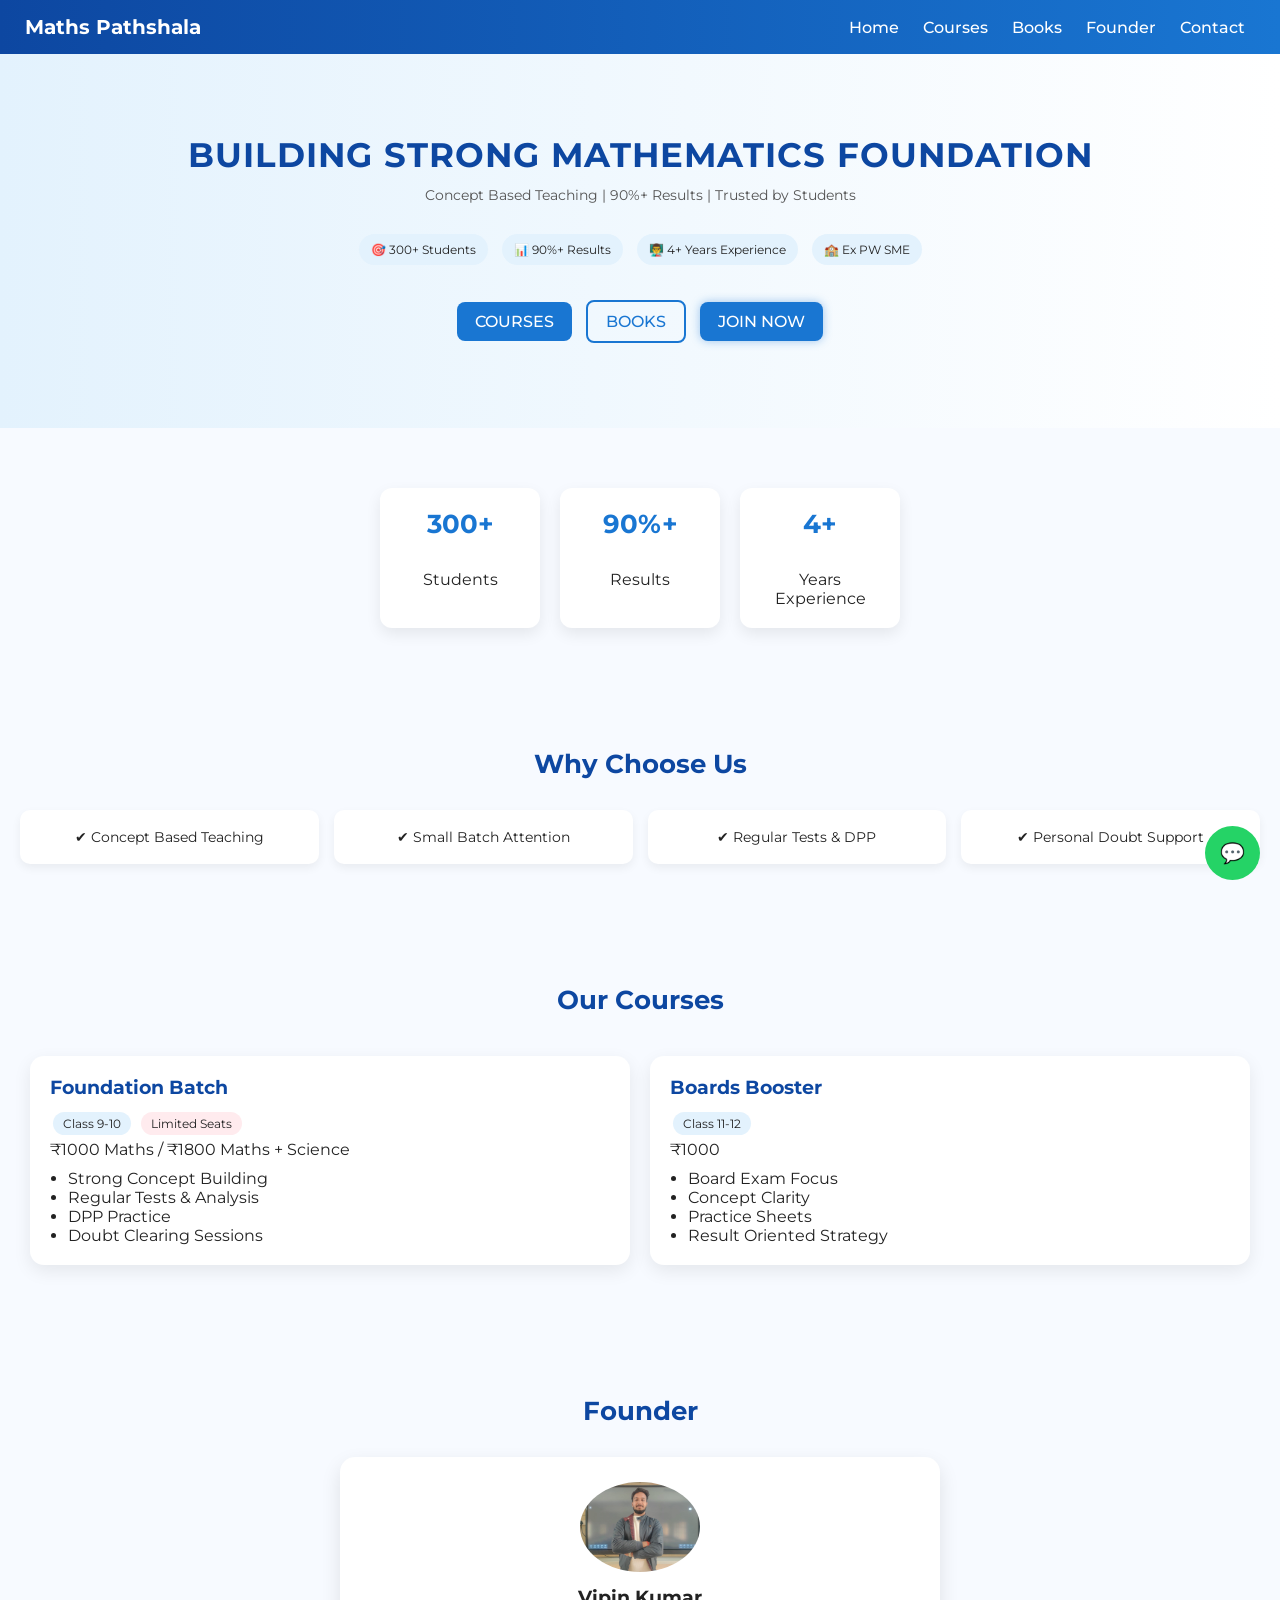
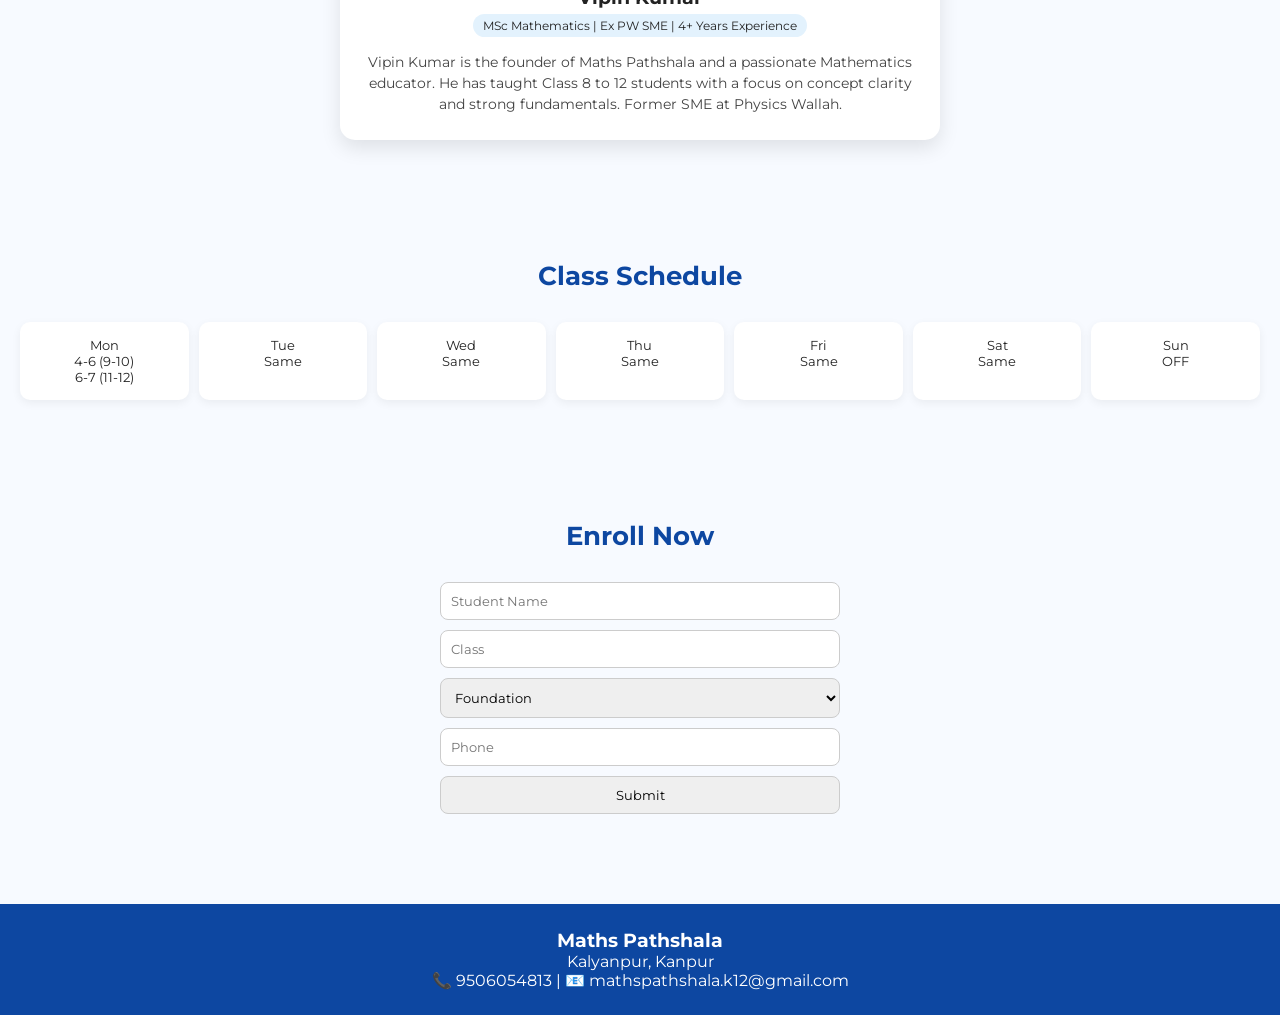
==== commit 802995f6: "Update styles and content in index.html" ====
--- a/index.html
+++ b/index.html
@@ -5,13 +5,18 @@
 <meta name="viewport" content="width=device-width, initial-scale=1.0">
 <title>Maths Pathshala</title>
 
-<link href="https://fonts.googleapis.com/css2?family=Montserrat:wght@300;500;700&display=swap" rel="stylesheet">
+<link href="https://fonts.googleapis.com/css2?family=Montserrat:wght@300;400;600;700&display=swap" rel="stylesheet">
 
 <style>
+*{
+    margin:0;
+    padding:0;
+    box-sizing:border-box;
+    font-family:'Montserrat', sans-serif;
+}
+
 body{
-    margin:0;
-    font-family:'Montserrat', sans-serif;
-    background:#f6f9ff;
+    background:#f7faff;
     color:#222;
 }
 
@@ -20,7 +25,7 @@
     display:flex;
     justify-content:space-between;
     align-items:center;
-    padding:15px 30px;
+    padding:15px 25px;
     background:linear-gradient(90deg,#0d47a1,#1976d2);
     color:white;
     position:sticky;
@@ -28,33 +33,43 @@
     z-index:1000;
 }
 
+.navbar h2{
+    font-size:20px;
+}
+
 .navbar a{
     color:white;
+    text-decoration:none;
     margin:0 10px;
-    text-decoration:none;
     font-weight:500;
 }
 
 .navbar a:hover{
-    text-decoration:underline;
+    opacity:0.8;
 }
 
 /* HERO */
 .hero{
     text-align:center;
-    padding:70px 20px;
+    padding:80px 20px;
     background:linear-gradient(to right,#e3f2fd,#ffffff);
 }
 
 .hero h1{
-    font-size:32px;
+    font-size:34px;
     color:#0d47a1;
     margin-bottom:10px;
+    letter-spacing:1px;
 }
 
 .hero-sub{
     color:#555;
-    margin-bottom:20px;
+    margin-bottom:25px;
+    font-size:14px;
+}
+
+.trust-badges{
+    margin-bottom:25px;
 }
 
 .trust-badges span{
@@ -63,7 +78,7 @@
     padding:8px 12px;
     margin:5px;
     border-radius:20px;
-    font-size:13px;
+    font-size:12px;
 }
 
 /* BUTTONS */
@@ -93,105 +108,130 @@
     box-shadow:0 0 10px rgba(25,118,210,0.4);
 }
 
-/* SECTION */
+/* SECTION COMMON */
 .section{
-    padding:50px 20px;
+    padding:60px 20px;
     text-align:center;
 }
 
 .section h2{
+    font-size:26px;
     color:#0d47a1;
-    margin-bottom:25px;
-}
-
-/* CARDS */
-.cards{
-    display:grid;
-    grid-template-columns:repeat(auto-fit,minmax(260px,1fr));
-    gap:20px;
-    padding:10px;
-}
-
-.card{
-    background:white;
-    padding:20px;
-    border-radius:15px;
-    box-shadow:0 8px 20px rgba(0,0,0,0.08);
-    transition:0.3s;
-}
-
-.card:hover{
-    transform:translateY(-5px);
-}
-
-.card ul{
-    text-align:left;
-}
-
-/* TAG */
-.tag{
-    display:inline-block;
-    background:#e3f2fd;
-    padding:5px 10px;
-    border-radius:15px;
-    font-size:12px;
-    margin:5px 0;
-}
-
-.tag.red{
-    background:#ffebee;
+    margin-bottom:30px;
 }
 
 /* COUNTER */
 .counter-section{
     display:flex;
     justify-content:center;
+    flex-wrap:wrap;
     gap:20px;
-    flex-wrap:wrap;
 }
 
 .counter-box{
     background:white;
     padding:20px;
-    border-radius:15px;
-    min-width:150px;
-    box-shadow:0 5px 15px rgba(0,0,0,0.1);
-}
-
-/* WHY BOX */
+    border-radius:12px;
+    width:160px;
+    box-shadow:0 6px 15px rgba(0,0,0,0.08);
+}
+
+.counter-box h2{
+    color:#1976d2;
+}
+
+/* WHY */
 .why-box{
     display:grid;
-    grid-template-columns:repeat(auto-fit,minmax(200px,1fr));
+    grid-template-columns:repeat(auto-fit,minmax(220px,1fr));
     gap:15px;
     margin-top:20px;
 }
 
 .why-box div{
     background:white;
-    padding:15px;
+    padding:18px;
     border-radius:10px;
-    box-shadow:0 3px 10px rgba(0,0,0,0.08);
+    box-shadow:0 4px 10px rgba(0,0,0,0.06);
+    font-size:14px;
+}
+
+/* CARDS */
+.cards{
+    display:grid;
+    grid-template-columns:repeat(auto-fit,minmax(270px,1fr));
+    gap:20px;
+    padding:10px;
+}
+
+.card{
+    background:white;
+    padding:20px;
+    border-radius:14px;
+    box-shadow:0 6px 18px rgba(0,0,0,0.08);
+    text-align:left;
+    transition:0.3s;
+}
+
+.card:hover{
+    transform:translateY(-5px);
+}
+
+.card h3{
+    color:#0d47a1;
+    margin-bottom:8px;
+}
+
+.card ul{
+    margin-top:10px;
+    padding-left:18px;
+}
+
+/* TAG */
+.tag{
+    display:inline-block;
+    font-size:12px;
+    padding:4px 10px;
+    background:#e3f2fd;
+    border-radius:15px;
+    margin:5px 3px;
+}
+
+.tag.red{
+    background:#ffebee;
 }
 
 /* FOUNDER */
+.founder-section{
+    text-align:center;
+}
+
 .founder-card{
     background:white;
+    max-width:600px;
+    margin:auto;
     padding:25px;
     border-radius:15px;
-    max-width:600px;
-    margin:auto;
     box-shadow:0 8px 20px rgba(0,0,0,0.1);
 }
 
 .founder-img{
     width:120px;
     border-radius:50%;
+    margin-bottom:10px;
+}
+
+.desc{
+    font-size:14px;
+    color:#444;
+    margin-top:10px;
+    line-height:1.5;
 }
 
 /* SCHEDULE */
 .schedule-table{
     display:grid;
-    grid-template-columns:repeat(auto-fit,minmax(120px,1fr));
+    grid-template-columns:repeat(auto-fit,minmax(130px,1fr));
     gap:10px;
 }
 
@@ -199,7 +239,8 @@
     background:white;
     padding:15px;
     border-radius:10px;
-    box-shadow:0 3px 10px rgba(0,0,0,0.08);
+    box-shadow:0 3px 10px rgba(0,0,0,0.06);
+    font-size:13px;
 }
 
 /* FORM */
@@ -222,7 +263,7 @@
     background:#0d47a1;
     color:white;
     text-align:center;
-    padding:20px;
+    padding:25px;
     margin-top:30px;
 }
 
@@ -257,7 +298,7 @@
 
 <!-- HERO -->
 <section class="hero">
-<h1>BUILD STRONG MATHEMATICS FOUNDATION</h1>
+<h1>BUILDING STRONG MATHEMATICS FOUNDATION</h1>
 <p class="hero-sub">Concept Based Teaching | 90%+ Results | Trusted by Students</p>
 
 <div class="trust-badges">
@@ -267,8 +308,6 @@
 <span>🏫 Ex PW SME</span>
 </div>
 
-<br><br>
-
 <a href="courses.html" class="btn">COURSES</a>
 <a href="books.html" class="btn outline">BOOKS</a>
 <a href="#" class="btn glow">JOIN NOW</a>
@@ -276,7 +315,6 @@
 
 <!-- COUNTER -->
 <section class="section counter-section">
-
 <div class="counter-box">
 <h2>300+</h2>
 <p>Students</p>
@@ -291,37 +329,36 @@
 <h2>4+</h2>
 <p>Years Experience</p>
 </div>
-
 </section>
 
 <!-- WHY -->
 <section class="section">
 <h2>Why Choose Us</h2>
-
 <div class="why-box">
 <div>✔ Concept Based Teaching</div>
 <div>✔ Small Batch Attention</div>
-<div>✔ Regular Tests</div>
-<div>✔ Doubt Support</div>
-</div>
-
+<div>✔ Regular Tests & DPP</div>
+<div>✔ Personal Doubt Support</div>
+</div>
 </section>
 
 <!-- COURSES -->
 <section class="section">
-<h2>Courses</h2>
+<h2>Our Courses</h2>
 
 <div class="cards">
 
 <div class="card">
 <h3>Foundation Batch</h3>
 <span class="tag">Class 9-10</span>
-<span class="tag red">Limited</span>
-<p>₹1000 Maths / ₹1800 Combo</p>
+<span class="tag red">Limited Seats</span>
+<p>₹1000 Maths / ₹1800 Maths + Science</p>
+
 <ul>
-<li>Concept Building</li>
-<li>Regular Tests</li>
-<li>DPP</li>
+<li>Strong Concept Building</li>
+<li>Regular Tests & Analysis</li>
+<li>DPP Practice</li>
+<li>Doubt Clearing Sessions</li>
 </ul>
 </div>
 
@@ -329,23 +366,73 @@
 <h3>Boards Booster</h3>
 <span class="tag">Class 11-12</span>
 <p>₹1000</p>
+
 <ul>
-<li>Board Focus</li>
-<li>Practice Sets</li>
-<li>Doubt Support</li>
+<li>Board Exam Focus</li>
+<li>Concept Clarity</li>
+<li>Practice Sheets</li>
+<li>Result Oriented Strategy</li>
 </ul>
 </div>
 
 </div>
-
+</section>
+
+<!-- FOUNDER -->
+<section class="section founder-section">
+<h2>Founder</h2>
+
+<div class="founder-card">
+<img src="sir.jpg.jpeg" class="founder-img">
+
+<h3>Vipin Kumar</h3>
+<p class="tag">MSc Mathematics | Ex PW SME | 4+ Years Experience</p>
+
+<p class="desc">
+Vipin Kumar is the founder of Maths Pathshala and a passionate Mathematics educator.
+He has taught Class 8 to 12 students with a focus on concept clarity and strong fundamentals.
+Former SME at Physics Wallah.
+</p>
+</div>
+</section>
+
+<!-- SCHEDULE -->
+<section class="section">
+<h2>Class Schedule</h2>
+
+<div class="schedule-table">
+<div class="day">Mon<br>4-6 (9-10)<br>6-7 (11-12)</div>
+<div class="day">Tue<br>Same</div>
+<div class="day">Wed<br>Same</div>
+<div class="day">Thu<br>Same</div>
+<div class="day">Fri<br>Same</div>
+<div class="day">Sat<br>Same</div>
+<div class="day">Sun<br>OFF</div>
+</div>
+</section>
+
+<!-- CONTACT -->
+<section id="contact" class="section">
+<h2>Enroll Now</h2>
+
+<form>
+<input type="text" placeholder="Student Name">
+<input type="text" placeholder="Class">
+<select>
+<option>Foundation</option>
+<option>Boards Booster</option>
+</select>
+<input type="text" placeholder="Phone">
+<button type="button">Submit</button>
+</form>
 </section>
 
 <!-- FOOTER -->
-<footer class="footer">
+<div class="footer">
 <h3>Maths Pathshala</h3>
 <p>Kalyanpur, Kanpur</p>
 <p>📞 9506054813 | 📧 mathspathshala.k12@gmail.com</p>
-</footer>
+</div>
 
 <a href="https://wa.me/919506054813" class="whatsapp">💬</a>
 
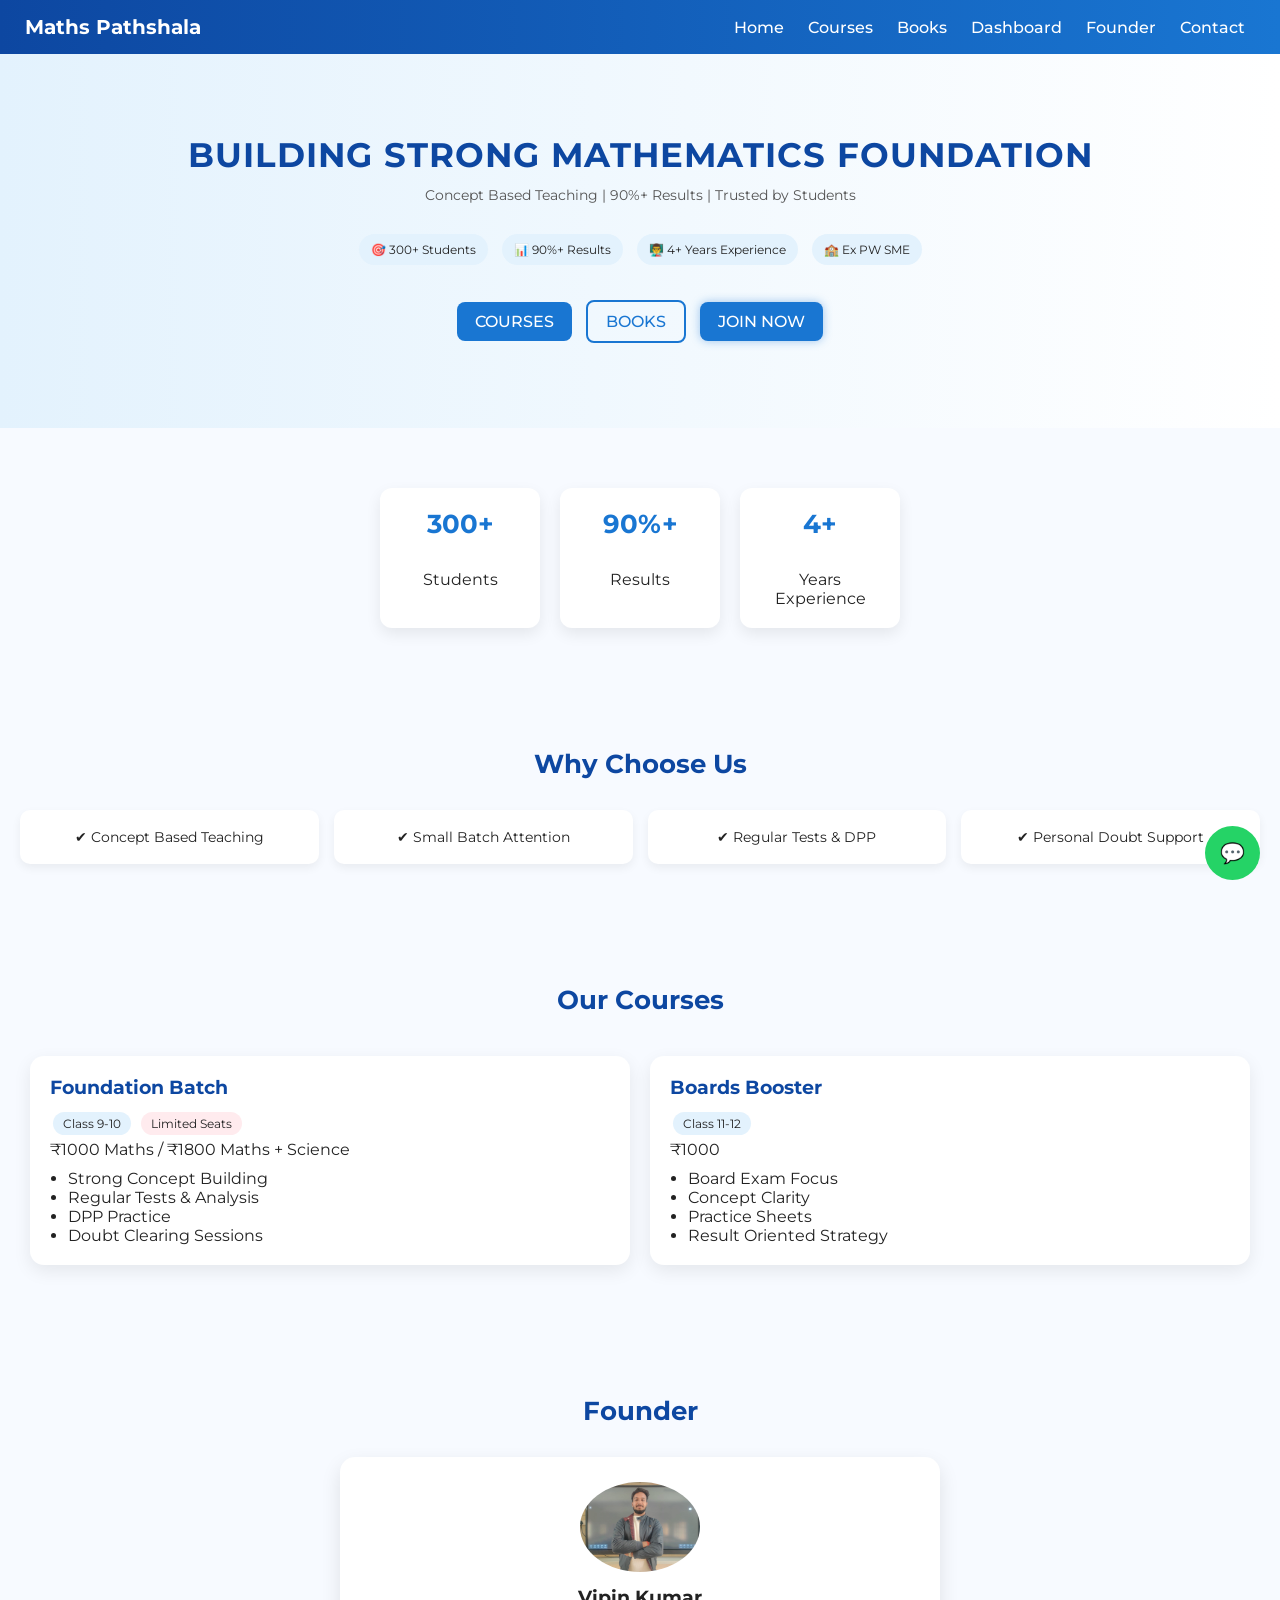
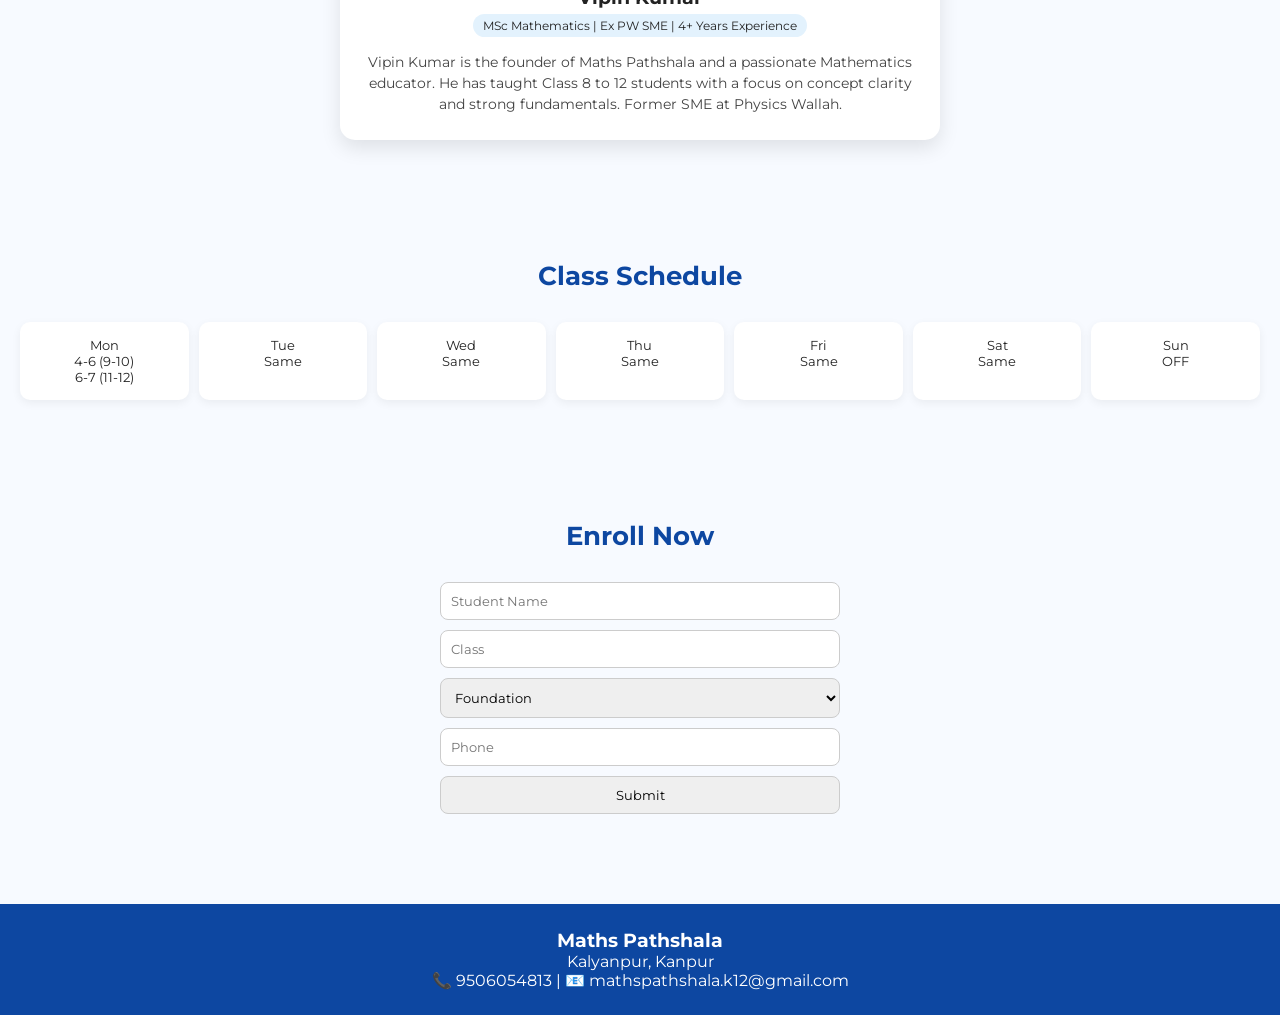
==== commit 2b2379e7: "Add Dashboard link to navigation in index.html" ====
--- a/index.html
+++ b/index.html
@@ -291,6 +291,7 @@
 <a href="index.html">Home</a>
 <a href="courses.html">Courses</a>
 <a href="books.html">Books</a>
+    <a href="dashboard.html">Dashboard</a>
 <a href="founders.html">Founder</a>
 <a href="#contact">Contact</a>
 </div>
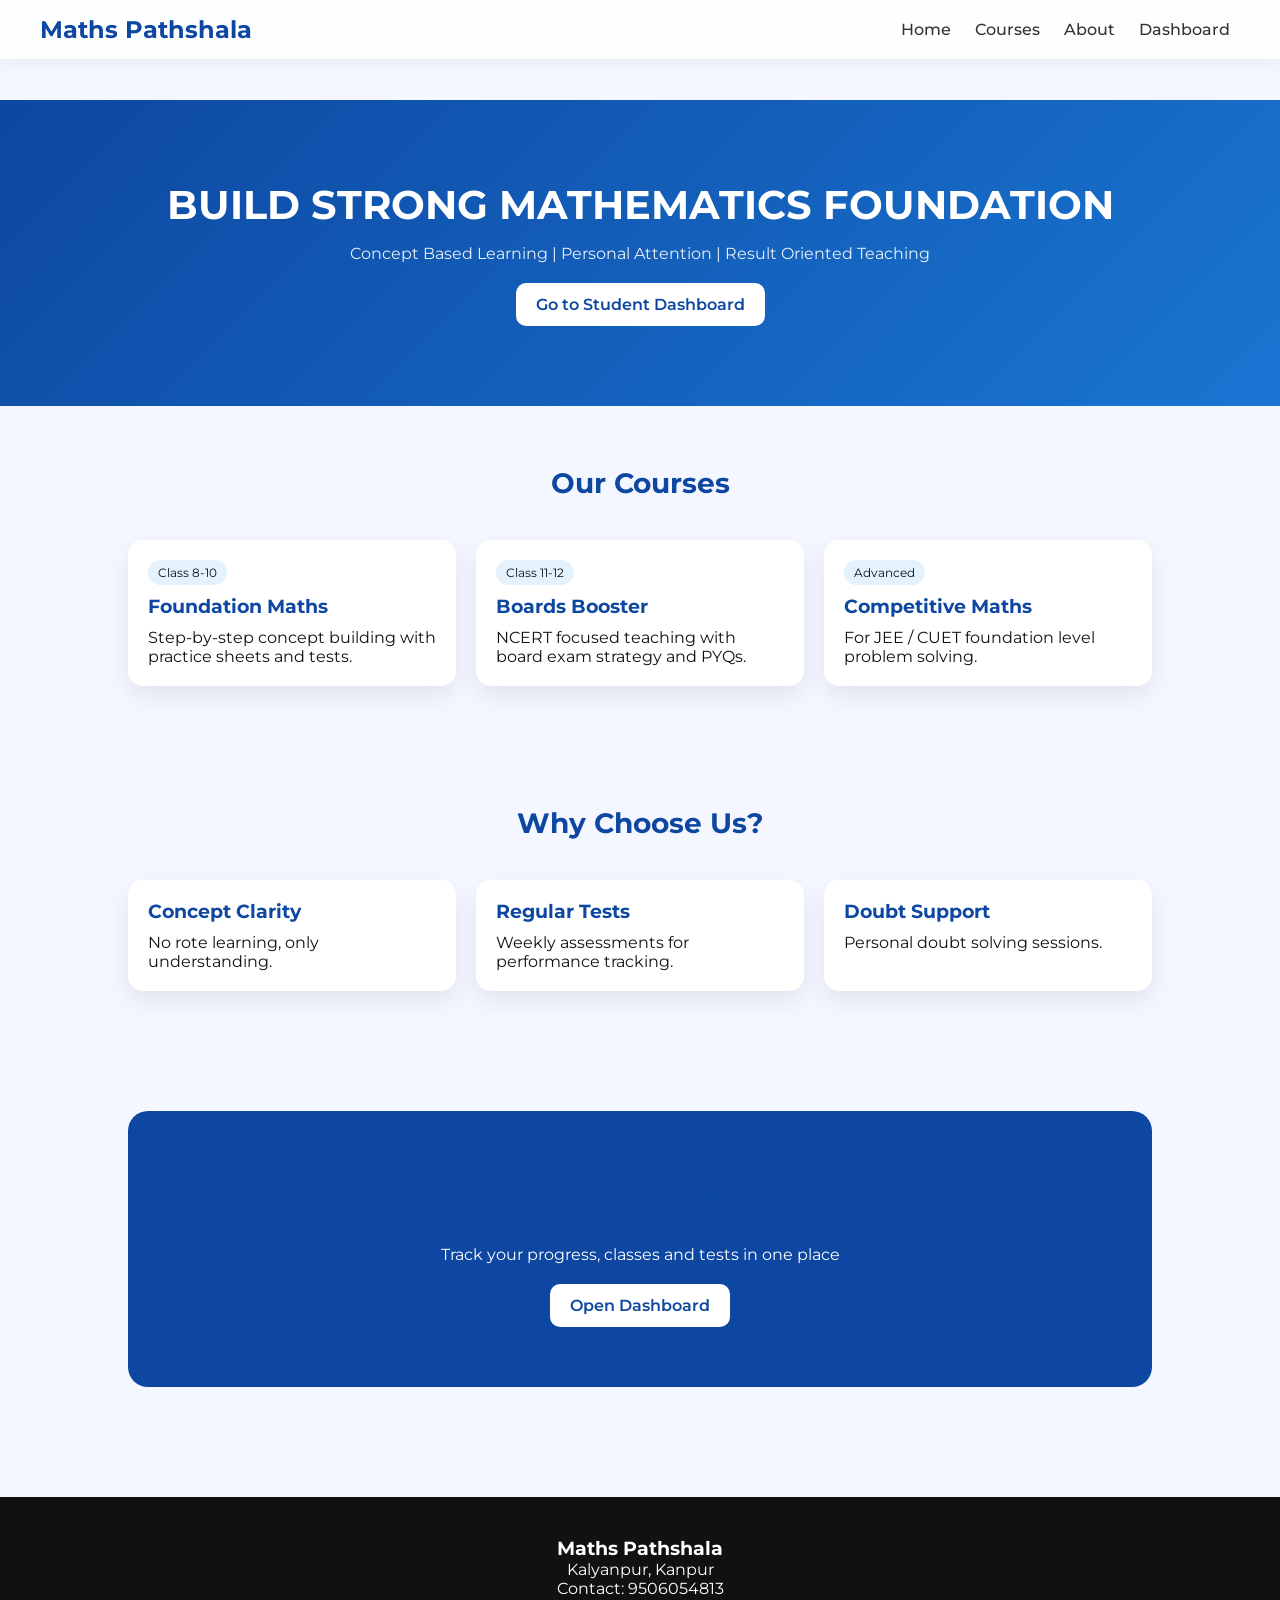
==== commit dff4716a: "Refactor index.html for improved layout and styling Updated the title and improved styling for vario" ====
--- a/index.html
+++ b/index.html
@@ -3,439 +3,245 @@
 <head>
 <meta charset="UTF-8">
 <meta name="viewport" content="width=device-width, initial-scale=1.0">
-<title>Maths Pathshala</title>
+<title>Maths Pathshala | Premium Learning Platform</title>
 
 <link href="https://fonts.googleapis.com/css2?family=Montserrat:wght@300;400;600;700&display=swap" rel="stylesheet">
 
 <style>
 *{
-    margin:0;
-    padding:0;
-    box-sizing:border-box;
-    font-family:'Montserrat', sans-serif;
+margin:0;
+padding:0;
+box-sizing:border-box;
+font-family:'Montserrat',sans-serif;
 }
 
 body{
-    background:#f7faff;
-    color:#222;
+background:#f4f7ff;
+color:#111;
 }
 
 /* NAVBAR */
 .navbar{
-    display:flex;
-    justify-content:space-between;
-    align-items:center;
-    padding:15px 25px;
-    background:linear-gradient(90deg,#0d47a1,#1976d2);
-    color:white;
-    position:sticky;
-    top:0;
-    z-index:1000;
+position:fixed;
+top:0;
+left:0;
+width:100%;
+background:rgba(255,255,255,0.8);
+backdrop-filter:blur(10px);
+display:flex;
+justify-content:space-between;
+align-items:center;
+padding:15px 40px;
+box-shadow:0 5px 20px rgba(0,0,0,0.05);
+z-index:1000;
 }
 
 .navbar h2{
-    font-size:20px;
+color:#0d47a1;
+font-weight:700;
 }
 
 .navbar a{
-    color:white;
-    text-decoration:none;
-    margin:0 10px;
-    font-weight:500;
+margin:0 10px;
+text-decoration:none;
+color:#333;
+font-weight:500;
+transition:0.3s;
 }
 
 .navbar a:hover{
-    opacity:0.8;
+color:#0d47a1;
 }
 
 /* HERO */
 .hero{
-    text-align:center;
-    padding:80px 20px;
-    background:linear-gradient(to right,#e3f2fd,#ffffff);
+margin-top:100px;
+text-align:center;
+padding:80px 20px;
+background:linear-gradient(135deg,#0d47a1,#1976d2);
+color:white;
 }
 
 .hero h1{
-    font-size:34px;
-    color:#0d47a1;
-    margin-bottom:10px;
-    letter-spacing:1px;
-}
-
-.hero-sub{
-    color:#555;
-    margin-bottom:25px;
-    font-size:14px;
-}
-
-.trust-badges{
-    margin-bottom:25px;
-}
-
-.trust-badges span{
-    display:inline-block;
-    background:#e3f2fd;
-    padding:8px 12px;
-    margin:5px;
-    border-radius:20px;
-    font-size:12px;
-}
-
-/* BUTTONS */
+font-size:40px;
+font-weight:700;
+}
+
+.hero p{
+margin-top:15px;
+opacity:0.9;
+}
+
 .btn{
-    display:inline-block;
-    padding:10px 18px;
-    margin:5px;
-    border-radius:8px;
-    background:#1976d2;
-    color:white;
-    text-decoration:none;
-    font-weight:500;
-    transition:0.3s;
+display:inline-block;
+margin-top:20px;
+padding:12px 20px;
+background:white;
+color:#0d47a1;
+border-radius:10px;
+text-decoration:none;
+font-weight:600;
+transition:0.3s;
 }
 
 .btn:hover{
-    background:#0d47a1;
-}
-
-.btn.outline{
-    background:transparent;
-    border:2px solid #1976d2;
-    color:#1976d2;
-}
-
-.btn.glow{
-    box-shadow:0 0 10px rgba(25,118,210,0.4);
-}
-
-/* SECTION COMMON */
+transform:scale(1.05);
+}
+
+/* SECTION */
 .section{
-    padding:60px 20px;
-    text-align:center;
+padding:60px 10%;
 }
 
 .section h2{
-    font-size:26px;
-    color:#0d47a1;
-    margin-bottom:30px;
-}
-
-/* COUNTER */
-.counter-section{
-    display:flex;
-    justify-content:center;
-    flex-wrap:wrap;
-    gap:20px;
-}
-
-.counter-box{
-    background:white;
-    padding:20px;
-    border-radius:12px;
-    width:160px;
-    box-shadow:0 6px 15px rgba(0,0,0,0.08);
-}
-
-.counter-box h2{
-    color:#1976d2;
-}
-
-/* WHY */
-.why-box{
-    display:grid;
-    grid-template-columns:repeat(auto-fit,minmax(220px,1fr));
-    gap:15px;
-    margin-top:20px;
-}
-
-.why-box div{
-    background:white;
-    padding:18px;
-    border-radius:10px;
-    box-shadow:0 4px 10px rgba(0,0,0,0.06);
-    font-size:14px;
+text-align:center;
+margin-bottom:40px;
+color:#0d47a1;
+font-size:28px;
 }
 
 /* CARDS */
-.cards{
-    display:grid;
-    grid-template-columns:repeat(auto-fit,minmax(270px,1fr));
-    gap:20px;
-    padding:10px;
+.grid{
+display:grid;
+grid-template-columns:repeat(auto-fit,minmax(250px,1fr));
+gap:20px;
 }
 
 .card{
-    background:white;
-    padding:20px;
-    border-radius:14px;
-    box-shadow:0 6px 18px rgba(0,0,0,0.08);
-    text-align:left;
-    transition:0.3s;
+background:white;
+padding:20px;
+border-radius:15px;
+box-shadow:0 10px 25px rgba(0,0,0,0.08);
+transition:0.3s;
 }
 
 .card:hover{
-    transform:translateY(-5px);
+transform:translateY(-5px);
 }
 
 .card h3{
-    color:#0d47a1;
-    margin-bottom:8px;
-}
-
-.card ul{
-    margin-top:10px;
-    padding-left:18px;
-}
-
-/* TAG */
+color:#0d47a1;
+margin-bottom:10px;
+}
+
 .tag{
-    display:inline-block;
-    font-size:12px;
-    padding:4px 10px;
-    background:#e3f2fd;
-    border-radius:15px;
-    margin:5px 3px;
-}
-
-.tag.red{
-    background:#ffebee;
-}
-
-/* FOUNDER */
-.founder-section{
-    text-align:center;
-}
-
-.founder-card{
-    background:white;
-    max-width:600px;
-    margin:auto;
-    padding:25px;
-    border-radius:15px;
-    box-shadow:0 8px 20px rgba(0,0,0,0.1);
-}
-
-.founder-img{
-    width:120px;
-    border-radius:50%;
-    margin-bottom:10px;
-}
-
-.desc{
-    font-size:14px;
-    color:#444;
-    margin-top:10px;
-    line-height:1.5;
-}
-
-/* SCHEDULE */
-.schedule-table{
-    display:grid;
-    grid-template-columns:repeat(auto-fit,minmax(130px,1fr));
-    gap:10px;
-}
-
-.day{
-    background:white;
-    padding:15px;
-    border-radius:10px;
-    box-shadow:0 3px 10px rgba(0,0,0,0.06);
-    font-size:13px;
-}
-
-/* FORM */
-form{
-    max-width:400px;
-    margin:auto;
-    display:flex;
-    flex-direction:column;
-    gap:10px;
-}
-
-input,select,button{
-    padding:10px;
-    border-radius:8px;
-    border:1px solid #ccc;
+font-size:12px;
+background:#e3f2fd;
+display:inline-block;
+padding:5px 10px;
+border-radius:20px;
+margin-bottom:10px;
+}
+
+/* DASHBOARD CTA */
+.cta{
+text-align:center;
+background:#0d47a1;
+color:white;
+padding:60px 20px;
+border-radius:20px;
+}
+
+.cta a{
+margin-top:20px;
+display:inline-block;
+background:white;
+color:#0d47a1;
+padding:12px 20px;
+border-radius:10px;
+text-decoration:none;
+font-weight:600;
 }
 
 /* FOOTER */
 .footer{
-    background:#0d47a1;
-    color:white;
-    text-align:center;
-    padding:25px;
-    margin-top:30px;
-}
-
-/* WHATSAPP */
-.whatsapp{
-    position:fixed;
-    bottom:20px;
-    right:20px;
-    background:#25D366;
-    color:white;
-    padding:15px;
-    border-radius:50%;
-    font-size:20px;
-    text-decoration:none;
+text-align:center;
+padding:40px;
+background:#111;
+color:white;
+margin-top:50px;
+}
+
+@media(max-width:768px){
+.hero h1{font-size:28px;}
+.navbar{padding:15px 20px;}
 }
 </style>
 </head>
 
 <body>
 
-<!-- NAV -->
+<!-- NAVBAR -->
 <div class="navbar">
 <h2>Maths Pathshala</h2>
 <div>
-<a href="index.html">Home</a>
-<a href="courses.html">Courses</a>
-<a href="books.html">Books</a>
-    <a href="dashboard.html">Dashboard</a>
-<a href="founders.html">Founder</a>
-<a href="#contact">Contact</a>
+<a href="#home">Home</a>
+<a href="#courses">Courses</a>
+<a href="#about">About</a>
+<a href="dashboard.html">Dashboard</a>
 </div>
 </div>
 
 <!-- HERO -->
-<section class="hero">
-<h1>BUILDING STRONG MATHEMATICS FOUNDATION</h1>
-<p class="hero-sub">Concept Based Teaching | 90%+ Results | Trusted by Students</p>
-
-<div class="trust-badges">
-<span>🎯 300+ Students</span>
-<span>📊 90%+ Results</span>
-<span>👨‍🏫 4+ Years Experience</span>
-<span>🏫 Ex PW SME</span>
-</div>
-
-<a href="courses.html" class="btn">COURSES</a>
-<a href="books.html" class="btn outline">BOOKS</a>
-<a href="#" class="btn glow">JOIN NOW</a>
-</section>
-
-<!-- COUNTER -->
-<section class="section counter-section">
-<div class="counter-box">
-<h2>300+</h2>
-<p>Students</p>
-</div>
-
-<div class="counter-box">
-<h2>90%+</h2>
-<p>Results</p>
-</div>
-
-<div class="counter-box">
-<h2>4+</h2>
-<p>Years Experience</p>
-</div>
-</section>
-
-<!-- WHY -->
+<section class="hero" id="home">
+<h1>BUILD STRONG MATHEMATICS FOUNDATION</h1>
+<p>Concept Based Learning | Personal Attention | Result Oriented Teaching</p>
+<a href="dashboard.html" class="btn">Go to Student Dashboard</a>
+</section>
+
+<!-- COURSES -->
+<section class="section" id="courses">
+<h2>Our Courses</h2>
+
+<div class="grid">
+
+<div class="card">
+<span class="tag">Class 8-10</span>
+<h3>Foundation Maths</h3>
+<p>Step-by-step concept building with practice sheets and tests.</p>
+</div>
+
+<div class="card">
+<span class="tag">Class 11-12</span>
+<h3>Boards Booster</h3>
+<p>NCERT focused teaching with board exam strategy and PYQs.</p>
+</div>
+
+<div class="card">
+<span class="tag">Advanced</span>
+<h3>Competitive Maths</h3>
+<p>For JEE / CUET foundation level problem solving.</p>
+</div>
+
+</div>
+</section>
+
+<!-- ABOUT -->
+<section class="section" id="about">
+<h2>Why Choose Us?</h2>
+
+<div class="grid">
+<div class="card"><h3>Concept Clarity</h3><p>No rote learning, only understanding.</p></div>
+<div class="card"><h3>Regular Tests</h3><p>Weekly assessments for performance tracking.</p></div>
+<div class="card"><h3>Doubt Support</h3><p>Personal doubt solving sessions.</p></div>
+</div>
+</section>
+
+<!-- CTA -->
 <section class="section">
-<h2>Why Choose Us</h2>
-<div class="why-box">
-<div>✔ Concept Based Teaching</div>
-<div>✔ Small Batch Attention</div>
-<div>✔ Regular Tests & DPP</div>
-<div>✔ Personal Doubt Support</div>
-</div>
-</section>
-
-<!-- COURSES -->
-<section class="section">
-<h2>Our Courses</h2>
-
-<div class="cards">
-
-<div class="card">
-<h3>Foundation Batch</h3>
-<span class="tag">Class 9-10</span>
-<span class="tag red">Limited Seats</span>
-<p>₹1000 Maths / ₹1800 Maths + Science</p>
-
-<ul>
-<li>Strong Concept Building</li>
-<li>Regular Tests & Analysis</li>
-<li>DPP Practice</li>
-<li>Doubt Clearing Sessions</li>
-</ul>
-</div>
-
-<div class="card">
-<h3>Boards Booster</h3>
-<span class="tag">Class 11-12</span>
-<p>₹1000</p>
-
-<ul>
-<li>Board Exam Focus</li>
-<li>Concept Clarity</li>
-<li>Practice Sheets</li>
-<li>Result Oriented Strategy</li>
-</ul>
-</div>
-
-</div>
-</section>
-
-<!-- FOUNDER -->
-<section class="section founder-section">
-<h2>Founder</h2>
-
-<div class="founder-card">
-<img src="sir.jpg.jpeg" class="founder-img">
-
-<h3>Vipin Kumar</h3>
-<p class="tag">MSc Mathematics | Ex PW SME | 4+ Years Experience</p>
-
-<p class="desc">
-Vipin Kumar is the founder of Maths Pathshala and a passionate Mathematics educator.
-He has taught Class 8 to 12 students with a focus on concept clarity and strong fundamentals.
-Former SME at Physics Wallah.
-</p>
-</div>
-</section>
-
-<!-- SCHEDULE -->
-<section class="section">
-<h2>Class Schedule</h2>
-
-<div class="schedule-table">
-<div class="day">Mon<br>4-6 (9-10)<br>6-7 (11-12)</div>
-<div class="day">Tue<br>Same</div>
-<div class="day">Wed<br>Same</div>
-<div class="day">Thu<br>Same</div>
-<div class="day">Fri<br>Same</div>
-<div class="day">Sat<br>Same</div>
-<div class="day">Sun<br>OFF</div>
-</div>
-</section>
-
-<!-- CONTACT -->
-<section id="contact" class="section">
-<h2>Enroll Now</h2>
-
-<form>
-<input type="text" placeholder="Student Name">
-<input type="text" placeholder="Class">
-<select>
-<option>Foundation</option>
-<option>Boards Booster</option>
-</select>
-<input type="text" placeholder="Phone">
-<button type="button">Submit</button>
-</form>
+<div class="cta">
+<h2>Join Student Dashboard</h2>
+<p>Track your progress, classes and tests in one place</p>
+<a href="dashboard.html">Open Dashboard</a>
+</div>
 </section>
 
 <!-- FOOTER -->
 <div class="footer">
 <h3>Maths Pathshala</h3>
 <p>Kalyanpur, Kanpur</p>
-<p>📞 9506054813 | 📧 mathspathshala.k12@gmail.com</p>
-</div>
-
-<a href="https://wa.me/919506054813" class="whatsapp">💬</a>
+<p>Contact: 9506054813</p>
+</div>
 
 </body>
 </html>
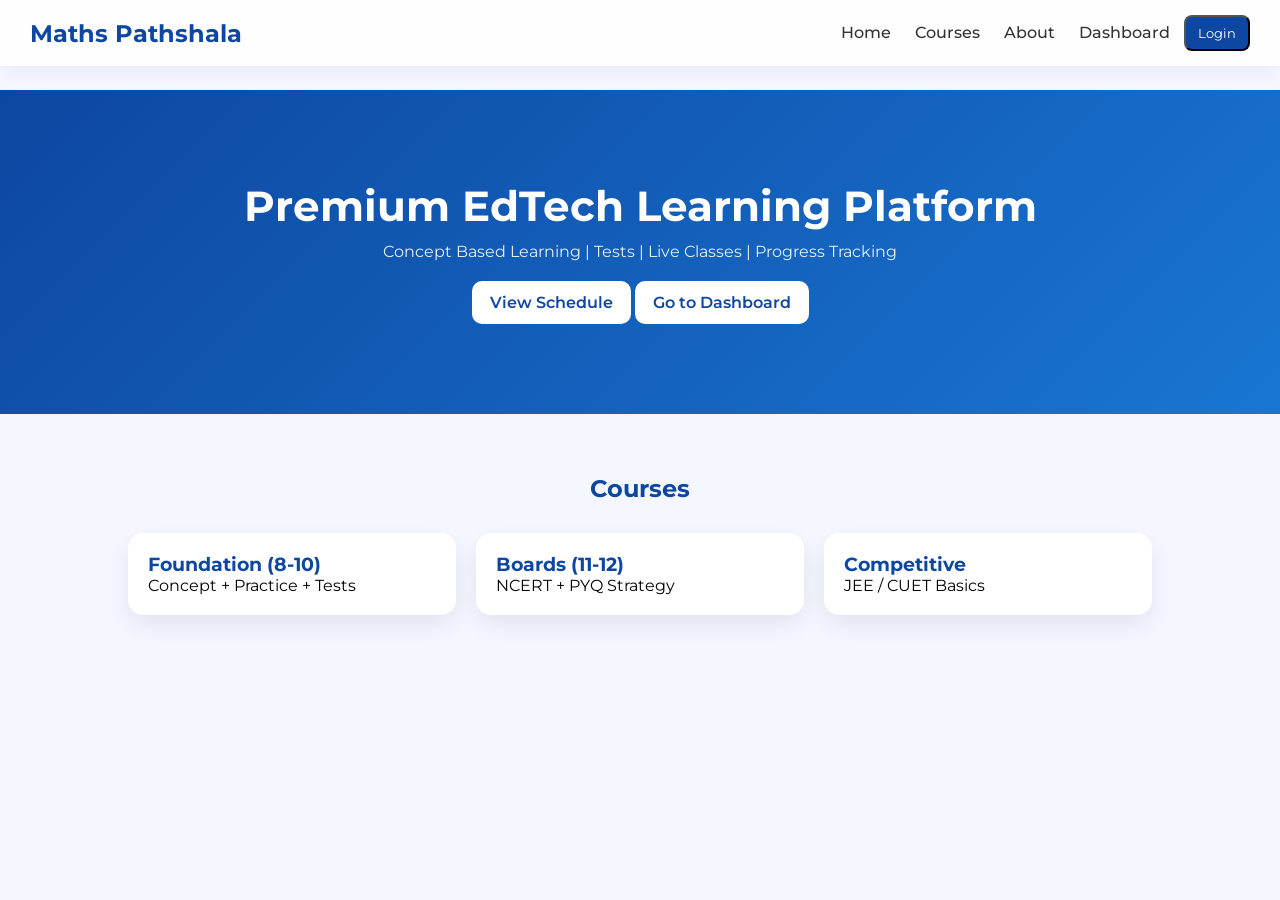
==== commit f69320f9: "Update index.html" ====
--- a/index.html
+++ b/index.html
@@ -3,245 +3,153 @@
 <head>
 <meta charset="UTF-8">
 <meta name="viewport" content="width=device-width, initial-scale=1.0">
-<title>Maths Pathshala | Premium Learning Platform</title>
+<title>Maths Pathshala | Premium EdTech</title>
 
 <link href="https://fonts.googleapis.com/css2?family=Montserrat:wght@300;400;600;700&display=swap" rel="stylesheet">
 
 <style>
-*{
-margin:0;
-padding:0;
-box-sizing:border-box;
-font-family:'Montserrat',sans-serif;
+*{margin:0;padding:0;box-sizing:border-box;font-family:'Montserrat',sans-serif;}
+body{background:#f4f7ff;overflow-x:hidden;}
+
+/* NAV */
+.navbar{
+position:fixed;top:0;width:100%;background:rgba(255,255,255,0.85);
+backdrop-filter:blur(12px);
+display:flex;justify-content:space-between;align-items:center;
+padding:15px 30px;z-index:999;
+box-shadow:0 5px 20px rgba(0,0,0,0.05);
 }
-
-body{
-background:#f4f7ff;
-color:#111;
-}
-
-/* NAVBAR */
-.navbar{
-position:fixed;
-top:0;
-left:0;
-width:100%;
-background:rgba(255,255,255,0.8);
-backdrop-filter:blur(10px);
-display:flex;
-justify-content:space-between;
-align-items:center;
-padding:15px 40px;
-box-shadow:0 5px 20px rgba(0,0,0,0.05);
-z-index:1000;
-}
-
-.navbar h2{
-color:#0d47a1;
-font-weight:700;
-}
-
-.navbar a{
-margin:0 10px;
-text-decoration:none;
-color:#333;
-font-weight:500;
-transition:0.3s;
-}
-
-.navbar a:hover{
-color:#0d47a1;
-}
+.navbar h2{color:#0d47a1;}
+.navbar a{margin:0 10px;text-decoration:none;color:#333;font-weight:500;}
+.navbar a:hover{color:#0d47a1;}
 
 /* HERO */
 .hero{
-margin-top:100px;
+margin-top:90px;
+padding:90px 20px;
 text-align:center;
-padding:80px 20px;
 background:linear-gradient(135deg,#0d47a1,#1976d2);
 color:white;
 }
-
-.hero h1{
-font-size:40px;
-font-weight:700;
-}
-
-.hero p{
-margin-top:15px;
-opacity:0.9;
-}
+.hero h1{font-size:42px;}
+.hero p{margin-top:10px;opacity:0.9;}
 
 .btn{
-display:inline-block;
-margin-top:20px;
-padding:12px 20px;
-background:white;
-color:#0d47a1;
-border-radius:10px;
-text-decoration:none;
-font-weight:600;
-transition:0.3s;
+display:inline-block;margin-top:20px;padding:12px 18px;
+background:white;color:#0d47a1;border-radius:10px;
+text-decoration:none;font-weight:600;transition:0.3s;
+cursor:pointer;
 }
+.btn:hover{transform:scale(1.05);}
 
-.btn:hover{
-transform:scale(1.05);
-}
+/* SECTIONS */
+.section{padding:60px 10%;}
+.section h2{text-align:center;color:#0d47a1;margin-bottom:30px;}
 
-/* SECTION */
-.section{
-padding:60px 10%;
-}
-
-.section h2{
-text-align:center;
-margin-bottom:40px;
-color:#0d47a1;
-font-size:28px;
-}
-
-/* CARDS */
-.grid{
-display:grid;
-grid-template-columns:repeat(auto-fit,minmax(250px,1fr));
-gap:20px;
-}
+.grid{display:grid;grid-template-columns:repeat(auto-fit,minmax(250px,1fr));gap:20px;}
 
 .card{
-background:white;
-padding:20px;
-border-radius:15px;
+background:white;padding:20px;border-radius:15px;
 box-shadow:0 10px 25px rgba(0,0,0,0.08);
 transition:0.3s;
 }
+.card:hover{transform:translateY(-5px);}
+.card h3{color:#0d47a1;}
 
-.card:hover{
-transform:translateY(-5px);
+/* SCHEDULE */
+.schedule-btn{
+background:#ff9800;color:white;padding:10px 15px;
+border:none;border-radius:8px;cursor:pointer;
 }
 
-.card h3{
-color:#0d47a1;
-margin-bottom:10px;
+/* POPUP */
+.popup{
+display:none;position:fixed;top:0;left:0;width:100%;height:100%;
+background:rgba(0,0,0,0.6);
+justify-content:center;align-items:center;
+z-index:1000;
 }
+.popup-content{
+background:white;padding:25px;border-radius:15px;
+width:320px;text-align:center;
+}
+.popup-content input{
+width:100%;padding:10px;margin:8px 0;
+border:1px solid #ccc;border-radius:8px;
+}
+.close{float:right;cursor:pointer;font-size:18px;}
 
-.tag{
-font-size:12px;
-background:#e3f2fd;
-display:inline-block;
-padding:5px 10px;
-border-radius:20px;
-margin-bottom:10px;
-}
-
-/* DASHBOARD CTA */
-.cta{
-text-align:center;
-background:#0d47a1;
-color:white;
-padding:60px 20px;
-border-radius:20px;
-}
-
-.cta a{
-margin-top:20px;
-display:inline-block;
-background:white;
-color:#0d47a1;
-padding:12px 20px;
-border-radius:10px;
-text-decoration:none;
-font-weight:600;
-}
+/* LOGIN MODAL */
+.login-btn{background:#0d47a1;color:white;padding:8px 12px;border-radius:8px;cursor:pointer;}
 
 /* FOOTER */
-.footer{
-text-align:center;
-padding:40px;
-background:#111;
-color:white;
-margin-top:50px;
-}
+.footer{text-align:center;padding:40px;background:#111;color:white;}
 
-@media(max-width:768px){
-.hero h1{font-size:28px;}
-.navbar{padding:15px 20px;}
-}
 </style>
 </head>
 
 <body>
 
-<!-- NAVBAR -->
+<!-- NAV -->
 <div class="navbar">
 <h2>Maths Pathshala</h2>
 <div>
-<a href="#home">Home</a>
+<a href="#">Home</a>
 <a href="#courses">Courses</a>
 <a href="#about">About</a>
 <a href="dashboard.html">Dashboard</a>
+<button class="login-btn" onclick="openLogin()">Login</button>
 </div>
 </div>
 
 <!-- HERO -->
-<section class="hero" id="home">
-<h1>BUILD STRONG MATHEMATICS FOUNDATION</h1>
-<p>Concept Based Learning | Personal Attention | Result Oriented Teaching</p>
-<a href="dashboard.html" class="btn">Go to Student Dashboard</a>
-</section>
+<div class="hero">
+<h1>Premium EdTech Learning Platform</h1>
+<p>Concept Based Learning | Tests | Live Classes | Progress Tracking</p>
+<a class="btn" onclick="openSchedule()">View Schedule</a>
+<a class="btn" href="dashboard.html">Go to Dashboard</a>
+</div>
 
 <!-- COURSES -->
-<section class="section" id="courses">
-<h2>Our Courses</h2>
-
+<div class="section" id="courses">
+<h2>Courses</h2>
 <div class="grid">
-
-<div class="card">
-<span class="tag">Class 8-10</span>
-<h3>Foundation Maths</h3>
-<p>Step-by-step concept building with practice sheets and tests.</p>
+<div class="card"><h3>Foundation (8-10)</h3><p>Concept + Practice + Tests</p></div>
+<div class="card"><h3>Boards (11-12)</h3><p>NCERT + PYQ Strategy</p></div>
+<div class="card"><h3>Competitive</h3><p>JEE / CUET Basics</p></div>
+</div>
 </div>
 
-<div class="card">
-<span class="tag">Class 11-12</span>
-<h3>Boards Booster</h3>
-<p>NCERT focused teaching with board exam strategy and PYQs.</p>
+<!-- SCHEDULE POPUP -->
+<div class="popup" id="schedulePopup">
+<div class="popup-content">
+<span class="close" onclick="closeSchedule()">✖</span>
+<h3>📅 Weekly Schedule</h3>
+<p>Mon-Fri: 4PM - 7PM</p>
+<p>Sat: Revision Test</p>
+<p>Sun: Doubt Class</p>
+</div>
 </div>
 
-<div class="card">
-<span class="tag">Advanced</span>
-<h3>Competitive Maths</h3>
-<p>For JEE / CUET foundation level problem solving.</p>
+<!-- LOGIN POPUP -->
+<div class="popup" id="loginPopup">
+<div class="popup-content">
+<span class="close" onclick="closeLogin()">✖</span>
+<h3>Login</h3>
+<input type="text" placeholder="Email">
+<input type="password" placeholder="Password">
+<button class="btn">Login</button>
+</div>
 </div>
 
-</div>
-</section>
+<!-- JS -->
+<script>
+function openSchedule(){document.getElementById('schedulePopup').style.display='flex';}
+function closeSchedule(){document.getElementById('schedulePopup').style.display='none';}
 
-<!-- ABOUT -->
-<section class="section" id="about">
-<h2>Why Choose Us?</h2>
-
-<div class="grid">
-<div class="card"><h3>Concept Clarity</h3><p>No rote learning, only understanding.</p></div>
-<div class="card"><h3>Regular Tests</h3><p>Weekly assessments for performance tracking.</p></div>
-<div class="card"><h3>Doubt Support</h3><p>Personal doubt solving sessions.</p></div>
-</div>
-</section>
-
-<!-- CTA -->
-<section class="section">
-<div class="cta">
-<h2>Join Student Dashboard</h2>
-<p>Track your progress, classes and tests in one place</p>
-<a href="dashboard.html">Open Dashboard</a>
-</div>
-</section>
-
-<!-- FOOTER -->
-<div class="footer">
-<h3>Maths Pathshala</h3>
-<p>Kalyanpur, Kanpur</p>
-<p>Contact: 9506054813</p>
-</div>
+function openLogin(){document.getElementById('loginPopup').style.display='flex';}
+function closeLogin(){document.getElementById('loginPopup').style.display='none';}
+</script>
 
 </body>
 </html>
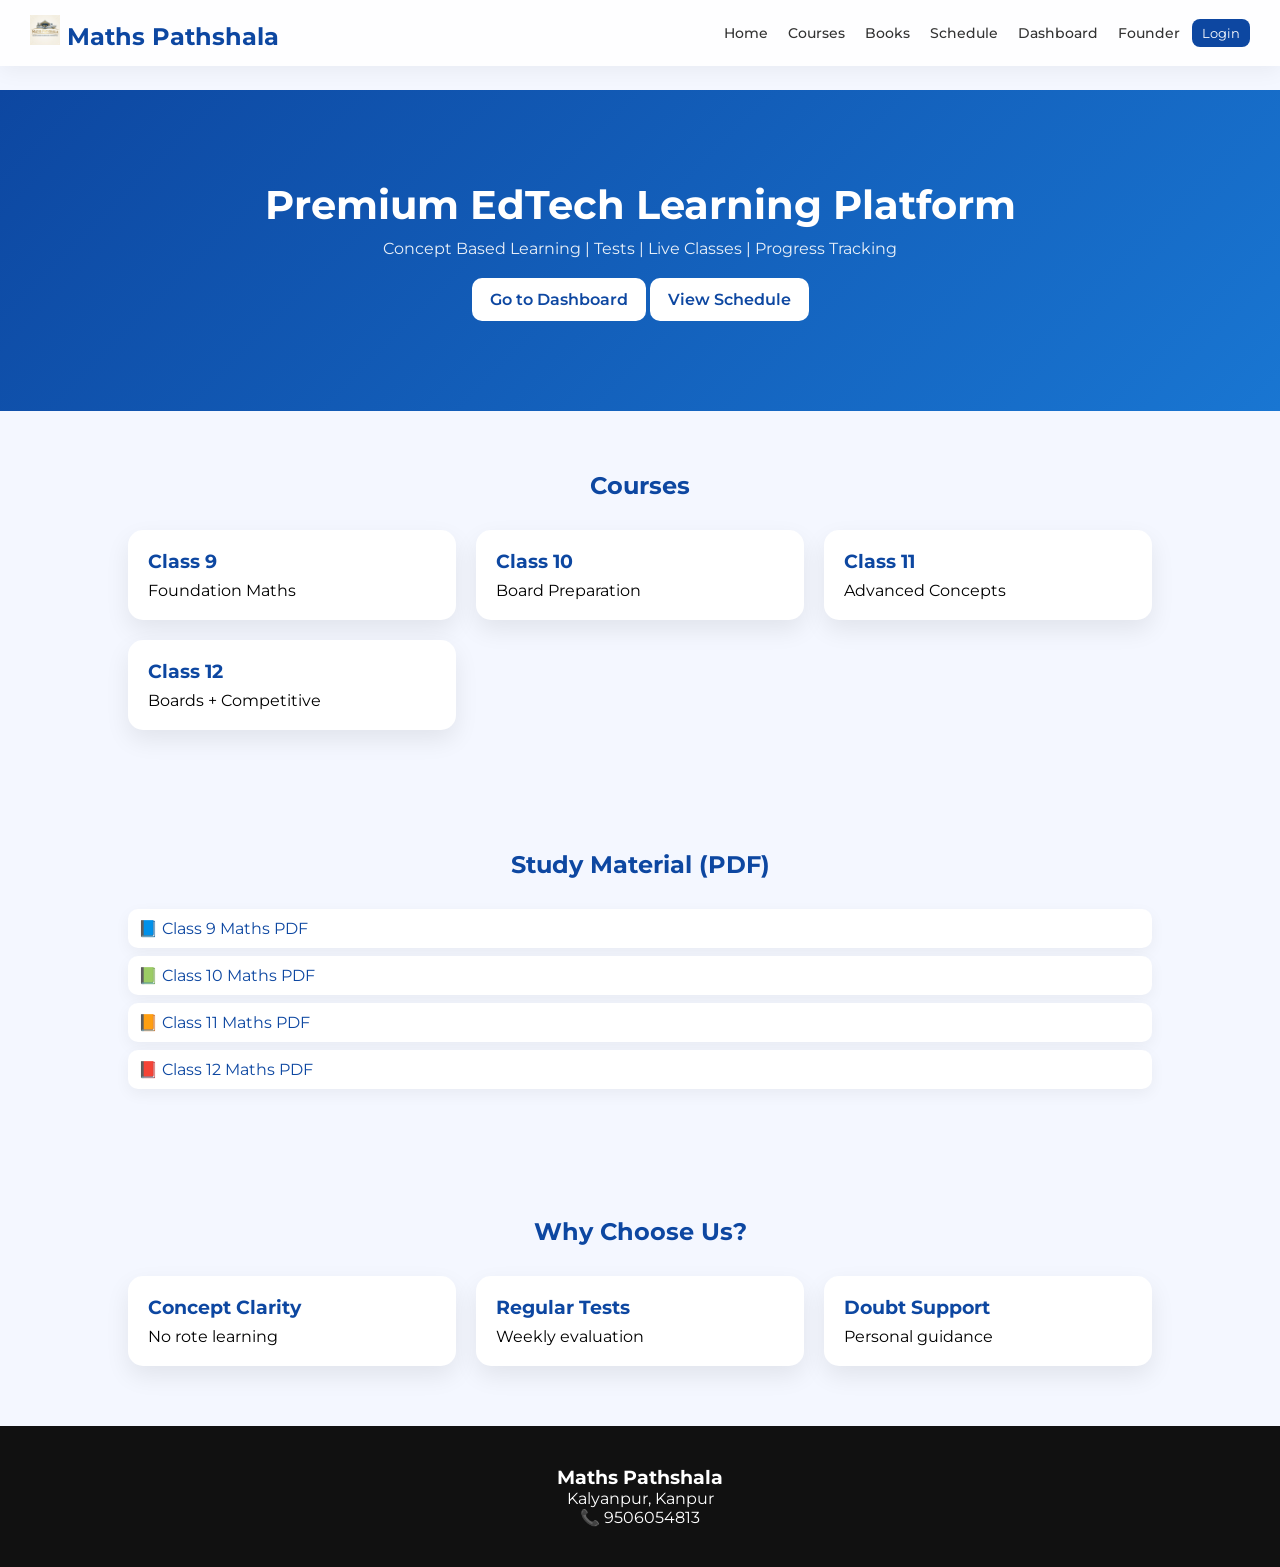
==== commit c071adc6: "Update index.html" ====
--- a/index.html
+++ b/index.html
@@ -20,8 +20,10 @@
 box-shadow:0 5px 20px rgba(0,0,0,0.05);
 }
 .navbar h2{color:#0d47a1;}
-.navbar a{margin:0 10px;text-decoration:none;color:#333;font-weight:500;}
+.navbar a{margin:0 8px;text-decoration:none;color:#333;font-weight:500;font-size:14px;}
 .navbar a:hover{color:#0d47a1;}
+
+.login-btn{background:#0d47a1;color:white;padding:6px 10px;border-radius:8px;border:none;cursor:pointer;font-size:13px;}
 
 /* HERO */
 .hero{
@@ -31,7 +33,7 @@
 background:linear-gradient(135deg,#0d47a1,#1976d2);
 color:white;
 }
-.hero h1{font-size:42px;}
+.hero h1{font-size:40px;}
 .hero p{margin-top:10px;opacity:0.9;}
 
 .btn{
@@ -54,37 +56,38 @@
 transition:0.3s;
 }
 .card:hover{transform:translateY(-5px);}
-.card h3{color:#0d47a1;}
+.card h3{color:#0d47a1;margin-bottom:8px;}
 
-/* SCHEDULE */
-.schedule-btn{
-background:#ff9800;color:white;padding:10px 15px;
-border:none;border-radius:8px;cursor:pointer;
+.tag{font-size:12px;background:#e3f2fd;display:inline-block;padding:4px 10px;border-radius:20px;margin-bottom:8px;}
+
+/* BOOKS */
+.book-list a{
+display:block;
+margin:8px 0;
+padding:10px;
+background:#fff;
+border-radius:10px;
+text-decoration:none;
+color:#0d47a1;
+box-shadow:0 5px 15px rgba(0,0,0,0.05);
 }
 
 /* POPUP */
 .popup{
 display:none;position:fixed;top:0;left:0;width:100%;height:100%;
 background:rgba(0,0,0,0.6);
-justify-content:center;align-items:center;
-z-index:1000;
+justify-content:center;align-items:center;z-index:1000;
 }
 .popup-content{
-background:white;padding:25px;border-radius:15px;
-width:320px;text-align:center;
+background:white;padding:25px;border-radius:15px;width:320px;text-align:center;
 }
 .popup-content input{
-width:100%;padding:10px;margin:8px 0;
-border:1px solid #ccc;border-radius:8px;
+width:100%;padding:10px;margin:8px 0;border:1px solid #ccc;border-radius:8px;
 }
 .close{float:right;cursor:pointer;font-size:18px;}
 
-/* LOGIN MODAL */
-.login-btn{background:#0d47a1;color:white;padding:8px 12px;border-radius:8px;cursor:pointer;}
-
 /* FOOTER */
 .footer{text-align:center;padding:40px;background:#111;color:white;}
-
 </style>
 </head>
 
@@ -92,12 +95,14 @@
 
 <!-- NAV -->
 <div class="navbar">
-<h2>Maths Pathshala</h2>
+<h2><img src="new_logo.png" height="30"> Maths Pathshala</h2>
 <div>
-<a href="#">Home</a>
-<a href="#courses">Courses</a>
-<a href="#about">About</a>
+<a href="index.html">Home</a>
+<a href="courses.html">Courses</a>
+<a href="books.html">Books</a>
+<a href="schedule.html">Schedule</a>
 <a href="dashboard.html">Dashboard</a>
+<a href="founders.html">Founder</a>
 <button class="login-btn" onclick="openLogin()">Login</button>
 </div>
 </div>
@@ -106,28 +111,39 @@
 <div class="hero">
 <h1>Premium EdTech Learning Platform</h1>
 <p>Concept Based Learning | Tests | Live Classes | Progress Tracking</p>
-<a class="btn" onclick="openSchedule()">View Schedule</a>
 <a class="btn" href="dashboard.html">Go to Dashboard</a>
+<a class="btn" href="schedule.html">View Schedule</a>
 </div>
 
 <!-- COURSES -->
-<div class="section" id="courses">
+<div class="section">
 <h2>Courses</h2>
 <div class="grid">
-<div class="card"><h3>Foundation (8-10)</h3><p>Concept + Practice + Tests</p></div>
-<div class="card"><h3>Boards (11-12)</h3><p>NCERT + PYQ Strategy</p></div>
-<div class="card"><h3>Competitive</h3><p>JEE / CUET Basics</p></div>
+<div class="card"><h3>Class 9</h3><p>Foundation Maths</p></div>
+<div class="card"><h3>Class 10</h3><p>Board Preparation</p></div>
+<div class="card"><h3>Class 11</h3><p>Advanced Concepts</p></div>
+<div class="card"><h3>Class 12</h3><p>Boards + Competitive</p></div>
 </div>
 </div>
 
-<!-- SCHEDULE POPUP -->
-<div class="popup" id="schedulePopup">
-<div class="popup-content">
-<span class="close" onclick="closeSchedule()">✖</span>
-<h3>📅 Weekly Schedule</h3>
-<p>Mon-Fri: 4PM - 7PM</p>
-<p>Sat: Revision Test</p>
-<p>Sun: Doubt Class</p>
+<!-- BOOKS -->
+<div class="section">
+<h2>Study Material (PDF)</h2>
+<div class="book-list">
+<a href="class9.pdf">📘 Class 9 Maths PDF</a>
+<a href="class10.pdf">📗 Class 10 Maths PDF</a>
+<a href="class11.pdf">📙 Class 11 Maths PDF</a>
+<a href="class12.pdf">📕 Class 12 Maths PDF</a>
+</div>
+</div>
+
+<!-- ABOUT -->
+<div class="section">
+<h2>Why Choose Us?</h2>
+<div class="grid">
+<div class="card"><h3>Concept Clarity</h3><p>No rote learning</p></div>
+<div class="card"><h3>Regular Tests</h3><p>Weekly evaluation</p></div>
+<div class="card"><h3>Doubt Support</h3><p>Personal guidance</p></div>
 </div>
 </div>
 
@@ -142,11 +158,14 @@
 </div>
 </div>
 
-<!-- JS -->
+<!-- FOOTER -->
+<div class="footer">
+<h3>Maths Pathshala</h3>
+<p>Kalyanpur, Kanpur</p>
+<p>📞 9506054813</p>
+</div>
+
 <script>
-function openSchedule(){document.getElementById('schedulePopup').style.display='flex';}
-function closeSchedule(){document.getElementById('schedulePopup').style.display='none';}
-
 function openLogin(){document.getElementById('loginPopup').style.display='flex';}
 function closeLogin(){document.getElementById('loginPopup').style.display='none';}
 </script>
